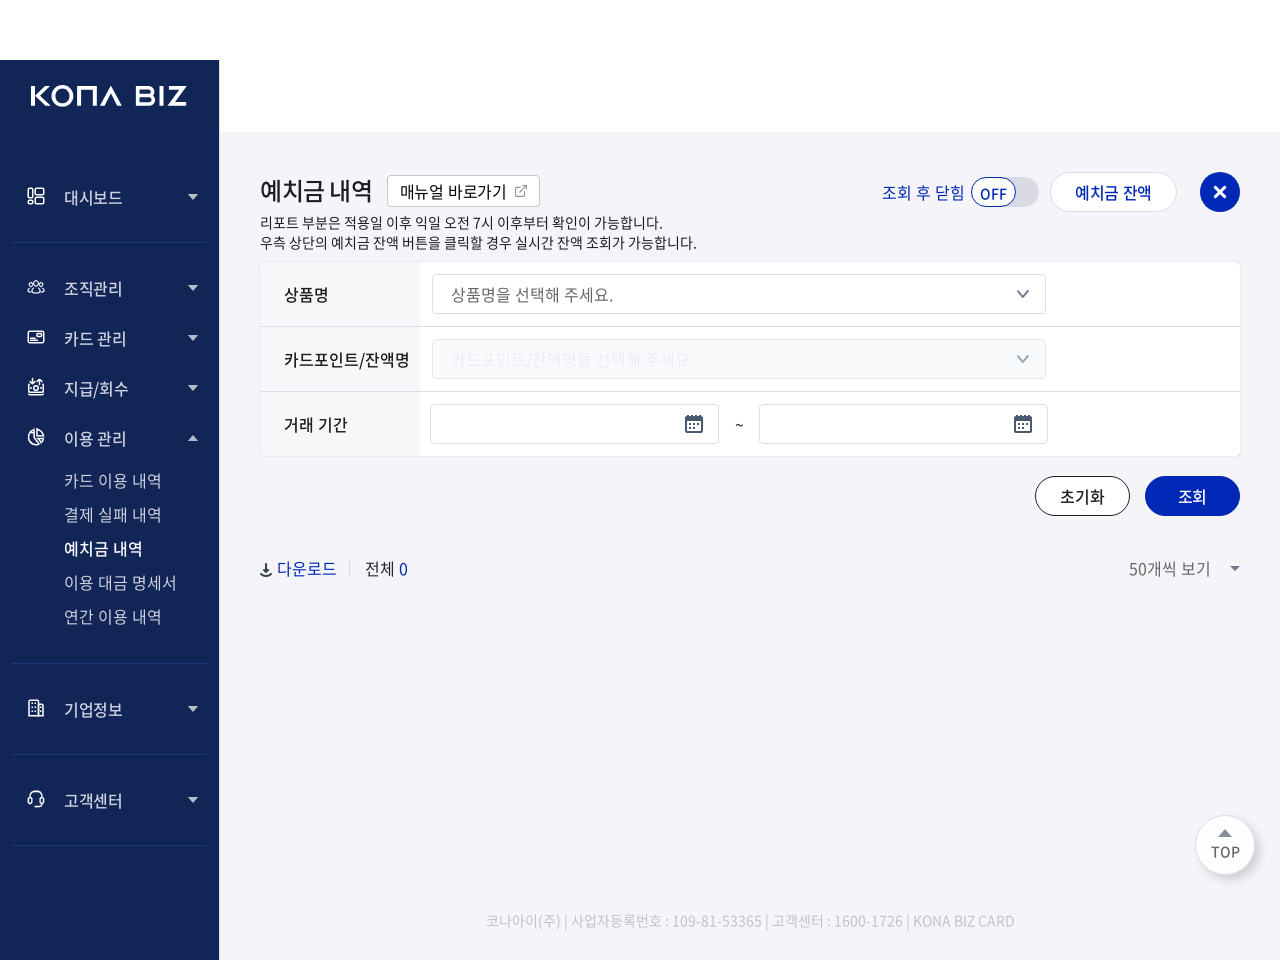
==== pages/deposit.html @ 1f5fbff6 "feat: HND-20260408-010 코나비즈 포털 정적 HTML + Mock DB 구현 - 대시보드 (index.html): 업종별 사용현황, 운영상품, 공지사항 - 임직원 " ====
<!DOCTYPE html>
<html lang="ko">
<head>
    <meta charset="utf-8">
    <title>KONA BIZ - 예치금 내역</title>
    <meta name="viewport" content="width=device-width, initial-scale=1.0, maximum-scale=1.0, user-scalable=no">
    <meta http-equiv="X-UA-Compatible" content="IE=edge">
    <link rel="stylesheet" type="text/css" href="../assets/lib/toast/tui-grid-4.21.3.css">
    <link rel="stylesheet" type="text/css" href="../assets/lib/toast/tui-pagination-3.4.1.css">
    <link rel="stylesheet" type="text/css" href="../assets/styles/css/front.css">
    <link rel="stylesheet" type="text/css" href="../assets/styles/css/kbc.css">
    <link rel="stylesheet" type="text/css" href="../assets/lib/loading/loading.css">
    <script type="text/javascript" src="../assets/lib/js/jquery-3.5.1.min.js"></script>
    <script type="text/javascript" src="../assets/lib/js/jquery-ui.min.js"></script>
    <script type="text/javascript" src="../assets/lib/toast/tui-pagination-3.4.1.js"></script>
    <script type="text/javascript" src="../assets/lib/toast/tui-grid-4.21.3.js"></script>
    <script type="text/javascript" src="../assets/lib/js/jquery.sumoselect.min.js"></script>
    <script type="text/javascript" src="../assets/lib/loading/loading.js"></script>
    <script type="text/javascript" src="../assets/lib/js/front.js"></script>
    <script type="text/javascript" src="../assets/lib/js/common_kbc.js"></script>
    <script type="text/javascript" src="../assets/lib/moment/moment.min.js"></script>
    <script>
        let KSM = {
            targetWptlEntpNo: 1, targetWptlUserNo: 1, targetEntpNm: "주식회사 테크노바",
            userLoginId: "admin@technova.co.kr", wptlUserDvCd: "10", wptlEntpStCd: "10",
            wptlUserRoleCd: "10", userNm: "관리자", wptlEntpNo: 1, wptlUserNo: 1, role: "ROLE_AGENCY"
        };
        let $UPLOAD_FILE_URL = '';
    </script>
    <script src="../js/mock-api.js"></script>
</head>

<body>

<div class="admin">
    <div class="header">
        <div class="left"><h1><a href="../index.html">KONA BIZ</a></h1></div>
        <div class="right">
            <div class="user"><i class="ico-user"></i><span>관리자</span><button class="btn-set" onclick="return false;"></button></div>
            <button class="btn-log" onclick="alert('로그아웃 (Mock)')">로그아웃</button>
        </div>
    </div>

    <div class="container">
        <aside>
            <div class="scroll">
                <div class="nav">
                    <a href="../index.html" class="btn-dep1"><i class="ico-home"></i><span>대시보드</span></a>
                    <ul>
                        <li>
                            <hr>
                            <a href="javascript:void(0);" class="btn-dep1 flip"><i class="ico-menu1"></i><span>조직관리</span></a>
                            <ul class="dep2" style="display:none">
                                <li><a href="./employee.html" class="btn-dep2">임직원</a></li>
                                <li><a href="#" class="btn-dep2">부서/직급/직책 관리</a></li>
                            </ul>
                        </li>
                        <li>
                            <a href="javascript:void(0);" class="btn-dep1 flip"><i class="ico-menu2"></i><span>카드 관리</span></a>
                            <ul class="dep2" style="display:none">
                                <li><a href="#" class="btn-dep2">운영 상품</a></li>
                                <li><a href="#" class="btn-dep2">복지 카드 관리</a></li>
                                <li><a href="#" class="btn-dep2">법인 카드 관리</a></li>
                            </ul>
                        </li>
                        <li>
                            <a href="javascript:void(0);" class="btn-dep1 flip"><i class="ico-menu-trans"></i><span>지급/회수</span></a>
                            <ul class="dep2" style="display:none">
                                <li><a href="./trans-list.html" class="btn-dep2">지급/회수 관리</a></li>
                                <li><a href="#" class="btn-dep2">정기지급 관리</a></li>
                            </ul>
                        </li>
                        <li class="active">
                            <a href="javascript:void(0);" class="btn-dep1 flip"><i class="ico-menu3"></i><span>이용 관리</span></a>
                            <ul class="dep2" style="display:block">
                                <li><a href="./usage-welfare.html" class="btn-dep2">카드 이용 내역</a></li>
                                <li><a href="#" class="btn-dep2">결제 실패 내역</a></li>
                                <li class="active"><a href="./deposit.html" class="btn-dep2">예치금 내역</a></li>
                                <li><a href="#" class="btn-dep2">이용 대금 명세서</a></li>
                                <li><a href="#" class="btn-dep2">연간 이용 내역</a></li>
                            </ul>
                        </li>
                        <li>
                            <hr>
                            <a href="javascript:void(0);" class="btn-dep1 flip"><i class="ico-menu4"></i><span>기업정보</span></a>
                            <ul class="dep2" style="display:none">
                                <li><a href="#" class="btn-dep2">기업 정보</a></li>
                            </ul>
                        </li>
                        <li>
                            <hr>
                            <a href="javascript:void(0);" class="btn-dep1 flip"><i class="ico-menu6"></i><span>고객센터</span></a>
                            <ul class="dep2" style="display:none">
                                <li><a href="#" class="btn-dep2">FAQ</a></li>
                                <li><a href="#" class="btn-dep2">문의 현황</a></li>
                                <li><a href="#" class="btn-dep2">공지사항</a></li>
                            </ul>
                        </li>
                        <hr>
                    </ul>
                </div>
            </div>
        </aside>

        <div class="content">
            <div class="content-inner">
                <div class="content-body">
                    <div class="h2-head srch-on" style="margin-bottom:0 !important;">
                        <h2 class="h2" style="margin-bottom:0 !important;">
                            예치금 내역
                            <a href="https://docs.channel.io/user/ko/articles/%EC%98%88%EC%B9%98%EA%B8%88-%EB%82%B4%EC%97%AD-c36c0ee7" target="_blank" class="btn-rect-type2 ml10 mb5">매뉴얼 바로가기</a>
                        </h2>
                        <div class="right">
                            <div class="before-srch">
                                <a href="javascript:void(0);" class="btn-type6 btn-round btn-s" onclick="FH.methods.openDepositBalanceModal()">예치금 잔액</a>
                                <button class="btn-srch"><span class="hidden">검색</span></button>
                            </div>
                            <div class="after-srch">
                                <div class="inquiry-on">
                                    <span>조회 후 닫힘</span>
                                    <label><input type="checkbox" class="switch1" id="afterClose"><p><em></em></p></label>
                                </div>
                                <a href="javascript:void(0);" class="btn-type6 btn-round btn-s" onclick="FH.methods.openDepositBalanceModal()">예치금 잔액</a>
                                <button class="btn-srch-close"><span class="hidden">닫기</span></button>
                            </div>
                        </div>
                        <div class="mb10 help-block">
                            <p>리포트 부분은 적용일 이후 익일 오전 7시 이후부터 확인이 가능합니다.</p>
                            <p>우측 상단의 예치금 잔액 버튼을 클릭할 경우 실시간 잔액 조회가 가능합니다.</p>
                        </div>
                    </div>

                    <div class="board-srch">
                        <form id="searchForm">
                            <div class="table-box">
                                <table>
                                    <colgroup>
                                        <col style="width:160px"><col style=""><col style="width:170px">
                                    </colgroup>
                                    <tbody>
                                        <tr>
                                            <th>상품명</th>
                                            <td>
                                                <select class="select" id="wptlPrdNo">
                                                    <option value="">상품명을 선택해 주세요.</option>
                                                </select>
                                            </td>
                                        </tr>
                                        <tr>
                                            <th>카드포인트/잔액명</th>
                                            <td>
                                                <select class="select" id="searchAccount" disabled>
                                                    <option value="">카드포인트/잔액명을 선택해 주세요.</option>
                                                </select>
                                            </td>
                                            <td></td>
                                        </tr>
                                        <tr>
                                            <th>거래 기간</th>
                                            <td>
                                                <div class="td-col-box">
                                                    <div class="date-box">
                                                        <input type="text" class="inp calendar" id="searchStartDate" maxlength="10" autocomplete="off" readonly>
                                                        <span>~</span>
                                                        <input type="text" class="inp calendar" id="searchEndDate" maxlength="10" autocomplete="off" readonly>
                                                    </div>
                                                </div>
                                            </td>
                                            <td></td>
                                        </tr>
                                    </tbody>
                                </table>
                            </div>
                            <div class="btns">
                                <button type="button" class="btn-type1 btn-s btn-round reset">초기화</button>
                                <button type="button" class="btn-type7 btn-s btn-round search">조회</button>
                            </div>
                        </form>
                    </div>

                    <div class="table-head">
                        <div class="left">
                            <div>
                                <a href="javascript:void(0);" class="btn-ico" onclick="FH.methods.doGetDepositList(-1)"><i class="ico-download"></i>다운로드</a>
                            </div>
                            <div>
                                <h3 class="total">전체 <strong id="totalCount">0</strong></h3>
                            </div>
                        </div>
                        <div class="right">
                            <div>
                                <select class="select-sort" id="viewCount">
                                    <option value="50">50개씩 보기</option>
                                    <option value="100">100개씩 보기</option>
                                    <option value="200">200개씩 보기</option>
                                </select>
                            </div>
                        </div>
                    </div>
                    <div class="grid-content">
                        <div class="table1" id="grid"></div>
                    </div>
                    <div class="pagenate" id="pagination"></div>
                </div>

                <div class="content-foot">
                    코나아이(주) | 사업자등록번호 : 109-81-53365 | 고객센터 : 1600-1726 | KONA BIZ CARD
                </div>
            </div>
        </div>
    </div>
</div>

<a href="javascript:void(0);" class="btn-top"><span>TOP</span></a>

<script type="text/javascript" src="../assets/js/common/Toast.js"></script>
<script>
if (typeof Util === 'undefined') {
    window.Util = {
        isEmpty: v => v === null || v === undefined || v === '' || (Array.isArray(v) && v.length === 0),
        setCookie(){}, getCookie(){ return ''; }, deleteCookie(){},
        replace(path){ location.href = path; }, href(path){ location.href = path; },
        setDatePicker(){}, validateManualDates(){}
    };
}
if (typeof startLoading === 'undefined') { window.startLoading = function(){}; window.stopLoading = function(){}; }
if (typeof ConstCode === 'undefined') { window.ConstCode = { TRUE:'Y', FALSE:'N', CODES_PRODUCT:{ PRD_TYPE:{} } }; }
</script>

<script>
let _this;
const FH = {
    params: {},
    page: 1,
    limit: 50,
    totalCount: 0,
    virtualNum: 0,
    getList: function() { _this.methods.doGetDepositList(); },
    events: {
        changeEvent: function() {
            $(document).on("change", "#wptlPrdNo", function() {
                const prdNo = $(this).val();
                if (prdNo) {
                    $("#searchAccount").prop("disabled", false);
                    FH.methods.doGetCashBalaDepositList(prdNo);
                } else {
                    $("#searchAccount").prop("disabled", true).html('<option value="">카드포인트/잔액명을 선택해 주세요.</option>');
                }
            });
        }
    },
    methods: {
        doGetProductList: async function() {
            const params = { wptlEntpNo: KSM.targetWptlEntpNo };
            const res = await ServiceExec.jsonPost('/common/doGetProductList', params);
            if (res.code === 1) {
                let html = '<option value="">상품명을 선택해 주세요.</option>';
                res.entity.forEach(p => { html += `<option value="${p.wptlPrdNo}">${p.prdNm}</option>`; });
                $("#wptlPrdNo").html(html);
            }
        },
        doGetCashBalaDepositList: async function(prdNo) {
            const res = await ServiceExec.post('/common/doGetCashBalaDepositList', { wptlEntpNo: KSM.targetWptlEntpNo, wptlPrdNo: prdNo });
            if (res.code === 1) {
                let html = '<option value="">카드포인트/잔액명을 선택해 주세요.</option>';
                (res.entity || []).forEach(c => { html += `<option value="${c.crdCashId}">${c.crdCashNm}</option>`; });
                $("#searchAccount").html(html);
            }
        },
        setTable: function() {
            Toast.methods.setGrid({
                columns: [
                    { header:'NO', align:'center', width:80, name:'rowKey', formatter:({row})=>((FH.page-1)*FH.limit)+(row.rowKey+1) },
                    { header:'거래일', align:'center', width:140, name:'transDt' },
                    { header:'입금액', align:'right', width:140, name:'depsAmount',
                      formatter:({value})=>value||'-' },
                    { header:'출금액', align:'right', width:140, name:'chargeAmount',
                      formatter:({value})=>value||'-' },
                    { header:'잔액', align:'right', width:140, name:'remainAmount',
                      formatter:({value})=>value||'-' }
                ]
            });
            _this.methods.doGetDepositList();
        },
        doGetDepositList: async function(type) {
            if (!type) type = 1;
            if (type === -1) {
                if (_this.totalCount === 0) { alert("다운로드 할 데이터가 없습니다."); return; }
                alert("다운로드 (Mock)"); return;
            }
            _this.params = {
                page: _this.page,
                limit: _this.limit,
                wptlEntpNo: KSM.targetWptlEntpNo,
                wptlPrdNo: $("#wptlPrdNo").val(),
                searchAccount: $("#searchAccount").val(),
                searchStartDate: $("#searchStartDate").val().trim(),
                searchEndDate: $("#searchEndDate").val().trim()
            };
            const res = await ServiceExec.post('/api/deposit/doGetDepositList', _this.params);
            if (res.code === 1) {
                _this.totalCount = res.entity.totalCount;
                $("#totalCount").text(_this.totalCount);
                _this.virtualNum = res.entity.virtualNum;
                Toast.grid.resetData(res.entity.list);
                Toast.methods.setPagination();
            } else {
                alert(res.message);
            }
        },
        openDepositBalanceModal: async function() {
            const res = await ServiceExec.post('/api/deposit/doGetDepositBalance', { wptlEntpNo: KSM.targetWptlEntpNo });
            if (res.code === 1) {
                const amt = res.entity.depositBalanceAmt || '0';
                alert('현재 예치금 잔액: ' + amt + ' 원');
            }
        }
    },
    init: async function() {
        _this = this;
        for (let fn in _this.events) _this.events[fn]();
        await _this.methods.doGetProductList();
        Toast.methods.getListInfo(FH.methods.setTable);
    }
};
window.FH = FH;

$(function() {
    $(".btn-dep1.flip").on("click", function(){
        const $li = $(this).closest("li");
        const $sub = $li.find("ul.dep2");
        const wasOpen = $sub.is(":visible");
        $("ul.dep2").not($li.find("ul.dep2")).slideUp(200);
        $(".btn-dep1.flip").parent("li").not($li).removeClass("active");
        if (!wasOpen) { $sub.slideDown(200); $li.addClass("active"); }
        else { $sub.slideUp(200); $li.removeClass("active"); }
    });
    FH.init();
});
</script>
</body>
</html>
---- assets/lib/toast/tui-pagination-3.4.1.css ----
/*!
 * TOAST UI Pagination
 * @version 3.4.1
 * @author NHN FE Development Team <dl_javascript@nhn.com>
 * @license MIT
 */
@charset 'utf-8';
.tui-pagination * {
    -moz-user-select: none;
    -webkit-user-select: none;
    -ms-user-select: none;
    user-select: none;
}

.tui-ico-ellipsis, .tui-ico-first, .tui-ico-last, .tui-ico-next, .tui-ico-prev {
    overflow: hidden;
}

.tui-pagination {
    height: 28px;
    margin: 14px 0 12px;
    line-height: normal;
    text-align: center;
    font-size: 0;
}

.tui-pagination .tui-page-btn {
    display: inline-block;
    position: relative;
    width: 28px;
    padding: 8px 0 6px;
    margin-left: 0;
    color: #333;
    font-size: 12px;
    font-weight: normal;
    line-height: 1;
    text-decoration: none;
    vertical-align: middle;
    border: 1px solid #ddd;
    border-width: 1px 0;
}

.tui-pagination .tui-page-btn:hover {
    background-color: #f4f4f4;
}

.tui-pagination .tui-is-selected, .tui-pagination strong {
    color: #fff;
    background: #4b96e6;
    border-color: #4b96e6;
    cursor: default;
}

.tui-pagination .tui-is-selected:hover {
    background-color: #4b96e6;
}

.tui-pagination .tui-first-child.tui-is-selected, .tui-pagination strong.tui-first-child {
    margin-left: 0
}

.tui-pagination .tui-first-child, .tui-pagination .tui-prev-is-ellip {
    border-left: 1px solid #ddd
}

.tui-pagination .tui-last-child, .tui-pagination .tui-next-is-ellip {
    border-right: 1px solid #ddd
}

.tui-pagination .tui-first-child.tui-is-selected {
    border-left: 1px solid #4b96e6
}

.tui-pagination .tui-last-child.tui-is-selected {
    border-right: 1px solid #4b96e6
}

.tui-pagination .tui-first, .tui-pagination .tui-prev, .tui-pagination .tui-next, .tui-pagination .tui-last, .tui-pagination .tui-prev-is-ellip, .tui-pagination .tui-next-is-ellip {
    overflow: hidden;
    height: 26px;
    padding: 0;
    font-size: 0;
    line-height: 26px;
    white-space: nowrap;
    font-weight: normal;
    border: 1px solid #ddd;
}

.tui-pagination .tui-prev-is-ellip {
    border-right: 0
}

.tui-pagination .tui-next-is-ellip {
    border-left: 0
}

.tui-pagination .tui-first+.tui-prev, .tui-pagination .tui-next+.tui-last {
    border-left: 0
}

.tui-pagination .tui-ico-first, .tui-pagination .tui-ico-prev, .tui-pagination .tui-ico-next, .tui-pagination .tui-ico-last, .tui-pagination .tui-ico-ellip {
    background: url([data-uri]) no-repeat 0 0;
    display: inline-block;
    vertical-align: middle;
    font-size: 0px;
}

.tui-pagination .tui-prev-is-ellip, .tui-pagination .tui-next-is-ellip {
    padding: 0;
    line-height: 1;
}

.tui-pagination .tui-prev {
    margin-right: 10px;
}

.tui-pagination .tui-next {
    margin-left: 10px;
}

.tui-pagination .tui-ico-first {
    width: 11px;
    height: 10px;
    background-position: 0px 0px
}

.tui-pagination .tui-ico-prev {
    width: 6px;
    height: 10px;
    background-position: -26px 0px
}

.tui-pagination .tui-ico-next {
    width: 6px;
    height: 10px;
    background-position: -13px -24px
}

.tui-pagination .tui-ico-last {
    width: 11px;
    height: 10px;
    background-position: 0px -12px
}

.tui-pagination .tui-ico-ellip {
    width: 10px;
    height: 2px;
    margin-top: 16px;
    vertical-align: top;
    background-position: 0px -24px
}

.tui-pagination .tui-is-disabled:hover {
    background: #fff;
    cursor: default
}

.tui-pagination .tui-is-disabled .tui-ico-prev {
    background-position: -26px -12px
}

.tui-pagination .tui-is-disabled .tui-ico-first {
    background-position: -13px 0px
}

.tui-pagination .tui-is-disabled .tui-ico-next {
    background-position: -21px -24px
}

.tui-pagination .tui-is-disabled .tui-ico-last {
    background-position: -13px -12px
}

.tui-page-inputs {
    display: inline-block;
    vertical-align: top;
}

.tui-page-inputs .tui-page-input {
    display: inline-block;
    width: 10px;
    height: 12px;
    padding: 8px 0 6px;
    font-size: 12px;
    text-align: center;
    color: #333;
    border: 0;
    outline: none;
}

.tui-page-inputs .tui-page-current {
    color: #4b96e6
}

.tui-page-separator {
    display: inline-block;
    font-size: 12px;
    height: 12px;
    padding: 8px 0 6px;
    vertical-align: top
}
---- assets/styles/css/front.css ----
@charset "utf-8";
@import url("swiper.min.css");
@import url("jquery-ui.css");
@import url("fonts.css");
@import url("sumoselect.css");
@import url("jquery.auto-complete.css");
@import url("dev.css?version=2025241101");
/*
@import url('https: //cdn.rawgit.com/moonspam/NanumSquare/master/nanumsquare.css'); 
@import url('https: //fonts.googleapis.com/css2?family=Noto+Sans+KR: wght@100; 300; 400; 500; 700; 900&display=swap'); 
@import url('	https: //fonts.googleapis.com/css2?family=Noto+Sans: wght@100; 200; 300; 400; 500; 600; 700; 900&display=swap'); 
*/

/**************************************************************************************************************
	공통
**************************************************************************************************************/

/***********************************************************************************
	Common
************************************************************************************/

html,
body,
object,
iframe,
h1,
h2,
h3,
h4,
h5,
h6,
p,
blockquote,
pre,
a,
abbr,
address,
big,
cite,
code,
del,
dfn,
em,
font,
img,
ins,
q,
s,
samp,
small,
strike,
strong,
sub,
sup,
tt,
var,
b,
u,
i,
ul,
ol,
li,
dl,
dt,
dd,
table,
caption,
tbody,
tfoot,
thead,
tr,
th,
td,
fieldset,
fo7m,
label,
legend,
input,
button,
textarea,
select {
    margin: 0;
    padding: 0;
}
header,
footer,
section,
article,
aside,
nav,
hgroup,
details,
menu,
figure,
figcaption {
    display: block;
    margin: 0;
    padding: 0;
}
legend {
    display: block;
    overflow: hidden;
    position: absolute;
    width: 1px;
    height: 1px;
    font-size: 1px;
    line-height: 0;
    text-indent: -999em;
    white-space: nowrap;
}
fieldset,
img,
table,
caption,
tbody,
tfoot,
thead,
tr,
th,
td,
button,
hr {
    border: 0 none;
}
img {
    vertical-align: middle;
}
body li {
    vertical-align: top;
}
ul,
li,
ol {
    list-style: none;
    padding: 0;
    margin: 0;
}
table {
    border-collapse: collapse;
}
caption {
    visibility: hidden;
    overflow: hidden;
    width: 0;
    height: 0;
    font-size: 0;
    line-height: 0;
}
button {
    overflow: visible;
    border: 0 none;
    cursor: pointer;
}
button::-moz-focus-inner,
input[type="button"]::-moz-focus-inner,
input[type="submit"]::-moz-focus-inner,
input[type="reset"]::-moz-focus-inner {
    padding: 0;
    border: 0 none;
}
a {
    text-decoration: none;
    color: #1c1d1e;
    outline: 0;
}
address,
em {
    font-style: normal;
}
body,
input,
select,
textarea,
button,
h1,
h2,
h3,
h4,
h5,
h6 {
    font-family: "Noto Sans KR", sans-serif;
    font-size: 14px;
    color: #1c1d1e;
    text-decoration: none;
    font-weight: 400;
}
textarea,
.inp,
select {
    border: 0;
    outline: none;
    border-radius: 0;
    resize: none;
    box-shadow: none;
    -webkit-appearance: none;
    appearance: none;
    font-weight: normal;
}
a:hover {
    text-decoration: none;
}
body {
    -webkit-text-size-adjust: none;
    background: none;
}
form {
    padding: 0;
    margin: 0;
}
* {
    box-sizing: border-box;
    -webkit-box-sizing: border-box;
}
::-ms-clear {
    display: none;
}
select::-ms-expand {
    display: none;
}
a,
a:active,
a:visited {
    text-decoration: none !important;
}
p,
div {
    word-break: break-all;
}
strong {
    font-weight: 500;
}
b {
    font-weight: 800;
}
* {
    box-sizing: border-box;
}
html {
    font-size: 10px;
}

.m0 {
    margin: 0 !important;
}
.mb0 {
    margin-bottom: 0 !important;
}
.mb3 {
    margin-bottom: 3px !important;
}
.mb5 {
    margin-bottom: 5px !important;
}
.mb10 {
    margin-bottom: 10px !important;
}
.mb12 {
    margin-bottom: 12px !important;
}
.mb15 {
    margin-bottom: 15px !important;
}
.mb20 {
    margin-bottom: 20px !important;
}
.mb25 {
    margin-bottom: 25px !important;
}
.mb30 {
    margin-bottom: 30px !important;
}
.mb35 {
    margin-bottom: 35px !important;
}
.mb50 {
    margin-bottom: 50px !important;
}
.mb40 {
    margin-bottom: 40px !important;
}
.mb45 {
    margin-bottom: 45px !important;
}
.mb60 {
    margin-bottom: 60px !important;
}
.mb70 {
    margin-bottom: 70px !important;
}
.mb80 {
    margin-bottom: 80px !important;
}
.mb100 {
    margin-bottom: 100px !important;
}
.mr60 {
    margin-right: 60px !important;
}
.mr5 {
    margin-right: 5px !important;
}
.mr10 {
    margin-right: 10px !important;
}
.mr15 {
    margin-right: 15px !important;
}
.mr20 {
    margin-right: 20px !important;
}
.ml6 {
    margin-left: 6px !important;
}
.ml10 {
    margin-left: 10px !important;
}
.ml15 {
    margin-left: 15px !important;
}
.ml20 {
    margin-left: 20px !important;
}
.ml30 {
    margin-left: 30px !important;
}
.ml35 {
    margin-left: 35px !important;
}
.ml40 {
    margin-left: 40px !important;
}
.ml50 {
    margin-left: 50px !important;
}
.mt0 {
    margin-top: 0px !important;
}
.mt5 {
    margin-top: 5px !important;
}
.mt10 {
    margin-top: 10px !important;
}
.mt15 {
    margin-top: 15px !important;
}
.mt20 {
    margin-top: 20px !important;
}
.mt30 {
    margin-top: 30px !important;
}
.mt40 {
    margin-top: 40px !important;
}
.padding30 {
    padding: 30px !important;
}
.pd0 {
    padding: 0 !important;
}
.pdl15 {
    padding-left: 15px !important;
}
.pdl30 {
    padding-left: 30px !important;
}
.pdl50 {
    padding-left: 50px !important;
}
.pdr15 {
    padding-right: 15px !important;
}
.pdr30 {
    padding-right: 30px !important;
}
.pdt0 {
    padding-top: 0px !important;
}
.pdt5 {
    padding-top: 5px !important;
}
.pdt10 {
    padding-top: 10px !important;
}
.pdt20 {
    padding-top: 20px !important;
}
.pdt40 {
    padding-top: 40px !important;
}
.pdb0 {
    padding-bottom: 0 !important;
}
.pdb5 {
    padding-bottom: 5px !important;
}
.pdb10 {
    padding-bottom: 10px !important;
}
.pdb15 {
    padding-bottom: 15px !important;
}
.pdb20 {
    padding-bottom: 20px !important;
}
.pdb40,
.pb40 {
    padding-bottom: 40px !important;
}
.text-center {
    text-align: center !important;
}
.text-left {
    text-align: left !important;
}
.text-right {
    text-align: right !important;
}
/* Text */
.black {
    color: #000 !important;
}
.blue {
    color: #40dfd0 !important;
}
.blue2 {
    color: #1e90ff !important;
}
.blue3 {
    color: #676767 !important;
}
.blue4 {
    color: #0028b6 !important;
}
.blue5 {
    color: #676767 !important;
}
.gray2 {
    color: #909090 !important;
}
.gray3 {
    color: #9097a5 !important;
}
.red {
    color: #0028b6 !important;
}
.green {
    color: #48bb78 !important;
}

.text1 {
    font-size: 16px;
    line-height: 1.6;
    color: #606060;
    font-family: "Noto Sans KR", sans-serif;
}
.text-under {
    text-decoration: underline !important;
}
.keep-all {
    word-break: keep-all;
}

.letter1 {
    letter-spacing: -1px;
}

.hr1 {
    display: block;
    width: 100%;
    height: 1px;
    margin: 30px 0;
    background: #e4e9f2;
}
.hr2 {
    display: block;
    width: 100%;
    height: 1px;
    margin: 30px 0;
    background: #dadae4;
}
.padding30 .hr2 {
    width: calc(100% + 60px);
    transform: translateX(-30px);
}
.hidden {
    position: absolute;
    left: -9999px;
    opacity: 0;
    font-size: 0;
}
.nowrap {
    white-space: nowrap;
}
.ellipsis {
    text-overflow: ellipsis;
}
.overflow-hidden {
    overflow: hidden;
}
.overflow-auto {
    overflow: auto;
}

/* Form */
::-webkit-input-placeholder {
    color: #adb2be;
}
:-ms-input-placeholder {
    color: #adb2be;
}
button,
select,
input,
textarea {
    outline: none;
}

.inp {
    height: 40px;
    border: 1px solid #d9dde6;
    border-radius: 4px;
    background: #fff;
    padding: 0 18px;
    font-size: 16px;
    color: #676767;
    transition: all 0.2s ease-in-out;
}
.inp.calendar,
.inp.m-calendar {
    background: url(../img/common/ico_calendar.png) no-repeat right 50%;
    background-position: right 15px center;
}
.select {
    height: 40px;
    border: 1px solid #d9dde6;
    padding: 0 35px 0 18px;
    font-size: 16px;
    color: #676767;
    border-radius: 4px;
    transition: all 0.2s ease-in-out;
    background: #fff url(../img/common/bu_select.png) no-repeat 100% 50%;
    background-position: right 16px center;
    cursor: pointer;
}

.select-sort {
    padding-right: 20px;
    font-size: 16px;
    font-family: "Noto Sans KR", sans-serif;
    color: #676767;
    border: 0;
    outline: none;
    background: url(../img/common/bu_select_sort.png) no-repeat right 50%;
}
.textarea {
    border: 1px solid #e4e9f2;
    background: #f7f9fc;
    padding: 10px 16px;
    font-size: 16px;
    font-family: "Noto Sans KR", sans-serif;
    border-radius: 4px;
    transition: all 0.2s ease-in-out;
    resize: none;
}
.textarea-box {
    position: relative;
}
.textarea-box .val {
    position: absolute;
    right: 20px;
    bottom: 10px;
    font-size: 12px;
    color: #b7c2d8;
}
.inp:focus,
.select:focus,
.textarea:focus {
    border-color: #768093;
}
.inp:disabled,
.select:disabled,
.textarea:disabled {
    background-color: #f7f9fc;
    color: #e4e5ef;
}
.textarea.type2 {
    border: 0;
    font-size: 12px;
    line-height: 1.5;
    color: #606060;
}

.select:invalid {
    color: #e4e5ef;
}
.select:invalid {
    color: #e4e5ef !important;
}
.select [disabled] {
    color: #e4e5ef;
}
.select option {
    color: #909090 !important;
}

.year-sort {
    display: flex;
    align-items: center;
    border-radius: 40px;
    background: #0028b6;
    height: 40px;
    line-height: 40px;
}
.year-sort + div {
    margin-left: 5px;
}
.year-sort strong {
    font-size: 20px;
    color: #fff;
    font-weight: 500;
}
.year-sort button {
    width: 45px;
    border: 0;
    outline: none;
    text-align: center;
    background: none;
}
.year-sort button.prev:before {
    content: "";
    display: inline-block;
    width: 0;
    height: 0;
    border-style: solid;
    border-width: 5px 5px 5px 0;
    border-color: transparent #ffffff transparent transparent;
}
.year-sort button.next:before {
    content: "";
    display: inline-block;
    width: 0;
    height: 0;
    border-style: solid;
    border-width: 5px 0 5px 5px;
    border-color: transparent transparent transparent #ffffff;
}

.inp-tit {
    font-size: 1.2rem;
    color: #929eb5;
    margin-bottom: 5px;
}
.block {
    display: block;
    width: 100%;
}
.inp-box1 {
    display: flex;
    justify-content: space-between;
}
.inp-box1 .inp,
.inp-box1 .select {
    width: 100%;
}
.inp-box1 a,
.inp-box1 button {
    flex: 0 0 88px;
    margin-left: 4px;
    padding: 0;
}
.inp-box1 .btn-wl {
    flex: 0 0 145px;
    margin-left: 4px;
    padding: 0;
}
.inp-box1 .auth-count {
    position: absolute;
    right: 200px;
    line-height: 50px;
    font-size: 20px;
    color: #0028b6;
}
.inp-box1 .inp-del {
    position: relative;
    width: 100%;
}
.inp-box1 .inp-del + button,
.inp-box1 .inp-del ~ button {
    border-radius: 4px;
}
.inp-del .btn-del {
    position: absolute;
    right: 0;
    top: 0;
    width: 40px;
    height: 100%;
    background: url(../img/common/ico_inp_del.png) no-repeat 50% 50%;
    border: 0;
    outline: none;
}

.inp-sortable {
    padding-right: 75px;
    position: relative;
}
.inp-sortable .inp {
    width: 100%;
}
.inp-sortable .controls {
    display: none;
    position: absolute;
    top: 0;
    right: 0;
    height: 40px;
    width: 75px;
    justify-content: center;
    align-items: center;
}
.inp-sortable .controls button {
    width: 26px;
    height: 26px;
    border-radius: 100%;
    border: 1px solid #d9dde6;
    background: #fff;
    margin: 0 2px;
}
.inp-sortable .controls button:before {
    content: "";
    display: inline-block;
    vertical-align: middle;
    width: 0;
    height: 0;
    border-style: solid;
}
.inp-sortable .controls button.btn-up:before {
    border-width: 0 5px 5px 5px;
    border-color: transparent transparent #707a8d transparent;
}
.inp-sortable .controls button.btn-down:before {
    border-width: 5px 5px 0 5px;
    border-color: #676767 transparent transparent transparent;
}

.sorting-team tr.bg .inp-sortable .controls {
    display: flex;
}

input[type="password"] {
    font-family: sans-serif;
} /* Noto/나눔스퀘어는  password ****** 표시 없어짐 */
input[type="password"]::placeholder {
    font-family: sans-serif;
}
input.danger {
    border-color: #0028b6 !important;
    color: #0028b6 !important;
}

.checkbox {
    display: none;
}
.checkbox + p {
    cursor: pointer;
    display: inline-block;
    vertical-align: middle;
}
.checkbox + p em {
    display: inline-block;
    vertical-align: middle;
    width: 26px;
    height: 26px;
    border-radius: 5px;
    border: 1px solid #dbdbe5;
    background: #fff;
    position: relative;
}
.checkbox + p em:before {
    content: "";
    position: absolute;
    left: 0;
    top: 0;
    right: 0;
    bottom: 0;
    background: url(../img/common/ico_agree_chk.png) no-repeat 50% 50%;
    transition: all 0.5s ease;
    opacity: 0;
    transform: scale(0.5);
}
.checkbox + p span {
    display: inline-block;
    vertical-align: middle;
    margin-left: 10px;
    font-size: 16px;
}
.checkbox:checked + p em:before {
    opacity: 1;
    transform: scale(1);
}

.radio {
    position: fixed;
    top: 0;
    visibility: hidden;
}
.radio + p {
    cursor: pointer;
    display: inline-block;
    vertical-align: middle;
}
.radio + p em {
    display: inline-block;
    vertical-align: middle;
    width: 26px;
    height: 26px;
    border-radius: 100%;
    border: 1px solid #dbdbe5;
    background: #fff;
    position: relative;
}
.radio + p em:before {
    content: "";
    position: absolute;
    left: 5px;
    top: 5px;
    right: 5px;
    bottom: 5px;
    border-radius: 100%;
    background: #0028b6;
    transition: all 0.5s ease;
    opacity: 0;
    transform: scale(0.3);
}
.radio + p span {
    display: inline-block;
    vertical-align: middle;
    margin-left: 10px;
    font-size: 16px;
}
.radio:checked + p em:before {
    opacity: 1;
    transform: scale(1);
}

.radio-txt-box {
    margin-left: 17px;
}
.radio-txt-box > label + label {
    margin-left: 4px;
}
.radio-txt {
    position: absolute;
    left: -9999px;
}
.radio-txt + p {
    display: inline-block;
    vertical-align: middle;
    min-width: 60px;
    width: auto;
    height: 40px;
    padding: 0 12px;
    text-align: center;
    line-height: 40px;
    border-radius: 99px;
    border: 1px solid #d9dde6;
    background: #f7f7fa;
    font-size: 16px;
    color: #676767;
    font-family: "Noto Sans KR", sans-serif;
    cursor: pointer;
    transition: all 0.2s ease-in-out;
}
.radio-txt:checked + p {
    background: #26282b;
    border-color: #26282b;
    color: #fff;
}

.radio-box {
    display: flex;
}
.radio-box label {
    width: 115px;
}
.radio-box.type2 label {
    width: auto;
    margin-right: 20px;
}
.radio-box.type2 label:last-child {
    margin-right: 0;
}

.switch1 {
    position: absolute;
    left: -9999px;
}
.switch1 + p {
    width: 68px;
    height: 30px;
    border-radius: 30px;
    position: relative;
    background: #dadae4;
    cursor: pointer;
}
.switch1 + p em {
    position: absolute;
    left: 0;
    top: 0;
    width: auto;
    min-width: 45px;
    height: 30px;
    border: 1px solid #0028b6;
    background: #fff;
    text-align: center;
    line-height: 30px;
    border-radius: 99px;
    transition: all 0.5s ease;
}
.switch1 + p em:before {
    content: "OFF";
    display: inline;
    font-size: 14px;
    color: #0028b6;
    font-family: "Noto Sans KR", sans-serif;
    font-weight: 500;
}
.switch1:checked + p em {
    left: 22px;
    background-color: #0028b6;
    border-color: #0028b6;
}
.switch1:checked + p em:before {
    content: "ON";
    color: #fff;
}

.switch2 {
    position: absolute;
    left: -9999px;
}
.switch2 + p {
    display: inline-block;
    vertical-align: middle;
    width: 60px;
    height: 34px;
    border-radius: 34px;
    position: relative;
    background: #dadae4;
    cursor: pointer;
}

.switch2 + p em{
    content= "";
    position: absolute;
    content:"";
    height: 26px;
    width: 26px;
    left: 4px;
    top: 4px;
    background-color: #fff;
    border-radius: 50%;
    transition: all 0.5s ease;
}

.switch2:checked + p {
    background-color: #0028b6;
}

.switch2:checked + p em {
    transform: translateX(26px);
}


.btn-type1 {
    display: inline-block;
    vertical-align: middle;
    padding: 0 24px;
    min-width: 95px;
    height: 40px;
    line-height: 40px;
    border-radius: 99px;
    text-align: center;
    background: #fff;
    border: 1px solid #1c1d1e;
    font-size: 16px;
    font-weight: 500;
    letter-spacing: -0.32px;
    color: #1c1d1e;
}
.btn-type2 {
    display: inline-block;
    vertical-align: middle;
    padding: 0 24px;
    min-width: 95px;
    height: 40px;
    line-height: 40px;
    border-radius: 99px;
    text-align: center;
    background: #1c1d1e;
    border: 1px solid #1c1d1e;
    font-size: 16px;
    font-weight: 500;
    letter-spacing: -0.32px;
    color: #fff;
}
.btn-type3 {
    display: inline-block;
    vertical-align: middle;
    padding: 0 24px;
    min-width: 95px;
    height: 40px;
    line-height: 40px;
    border-radius: 99px;
    text-align: center;
    background: #0028b6;
    border: 1px solid #0028b6;
    font-size: 16px;
    font-weight: 500;
    letter-spacing: -0.32px;
    color: #fff;
}
.btn-type4 {
    display: inline-block;
    vertical-align: middle;
    padding: 0 24px;
    min-width: 95px;
    height: 40px;
    line-height: 40px;
    border-radius: 99px;
    text-align: center;
    background: #fff;
    border: 1px solid #d9dde6;
    font-size: 16px;
    font-weight: 500;
    letter-spacing: -0.32px;
    color: #1c1d1e;
}
.btn-type5 {
    display: inline-block;
    vertical-align: middle;
    padding: 0 24px;
    min-width: 95px;
    height: 40px;
    line-height: 40px;
    border-radius: 99px;
    text-align: center;
    background: #fff;
    border: 1px solid #d9dde6;
    font-size: 16px;
    font-weight: 500;
    letter-spacing: -0.32px;
    color: #1c1d1e;
}
.btn-type6 {
    display: inline-block;
    vertical-align: middle;
    padding: 0 24px;
    min-width: 95px;
    height: 40px;
    line-height: 40px;
    border-radius: 99px;
    text-align: center;
    background: #fff;
    border: 1px solid #d9dde6;
    font-size: 16px;
    font-weight: 500;
    letter-spacing: -0.32px;
    color: #0028b6;
}
.btn-type7 {
    display: inline-block;
    vertical-align: middle;
    padding: 0 24px;
    min-width: 95px;
    height: 40px;
    line-height: 40px;
    border-radius: 99px;
    text-align: center;
    background: #0028b6;
    border: 1px solid #0028b6;
    font-size: 16px;
    font-weight: 500;
    letter-spacing: -0.32px;
    color: #fff;
}
.btn-type8 {
    display: inline-block;
    vertical-align: middle;
    padding: 0 18px;
    min-width: 95px;
    height: 40px;
    line-height: 40px;
    border-radius: 99px;
    text-align: center;
    background: #fff;
    border: 1px solid #0028b6;
    font-size: 16px;
    font-weight: 500;
    letter-spacing: -0.32px;
    color: #0028b6;
}
.btn-type9 {
    display: inline-block;
    vertical-align: middle;
    padding: 0 18px;
    min-width: 95px;
    height: 40px;
    line-height: 40px;
    border-radius: 99px;
    text-align: center;
    background: #fff;
    border: 1px solid #707a8d;
    font-size: 16px;
    font-weight: 500;
    letter-spacing: -0.32px;
    color: #1c1d1e;
}
.btn-type10 {
    display: inline-block;
    vertical-align: middle;
    padding: 0 18px;
    min-width: 95px;
    height: 40px;
    line-height: 40px;
    border-radius: 99px;
    text-align: center;
    background: #fff;
    border: 1px solid #d9dde6;
    font-size: 16px;
    font-weight: 500;
    letter-spacing: -0.32px;
    color: #676767;
}
.btn-type11 {
    display: inline-block;
    vertical-align: middle;
    padding: 0 18px;
    min-width: 95px;
    height: 40px;
    line-height: 40px;
    border-radius: 99px;
    text-align: center;
    background: #f7f7fa;
    border: 1px solid #d9dde6;
    font-size: 16px;
    font-weight: 500;
    letter-spacing: -0.32px;
    color: #1c1d1e;
}
.btn-type12 {
    display: inline-block;
    vertical-align: middle;
    padding: 0 18px;
    min-width: 95px;
    height: 40px;
    line-height: 40px;
    border-radius: 99px;
    text-align: center;
    background: #fff;
    border: 1px solid #26282b;
    font-size: 16px;
    font-weight: 500;
    letter-spacing: -0.32px;
    color: #676767;
}
.btn-type13 {
    display: inline-block;
    vertical-align: middle;
    padding: 0 18px;
    min-width: 95px;
    height: 40px;
    line-height: 40px;
    border-radius: 99px;
    text-align: center;
    background: #40b82c;
    border: 1px solid #40b82c;
    font-size: 16px;
    font-weight: 500;
    letter-spacing: -0.32px;
    color: #fff;
}
.btn-rect-type2 {
    display: inline-flex;
    align-items: center;
    justify-content: center;
    vertical-align: middle;
    padding: 6px 12px;
    min-width: 90px;
    height: 32px;
    line-height: 1;
    border-radius: 4px;
    text-align: center;
    background: #fff;
    border: 1px solid #c2c5cd;
    font-size: 16px;
    font-weight: 400;
    letter-spacing: -0.2px;
    color: #000;
}
.btn-rect-type2::after {
    content: "";
    display: inline-block;
    right: 0;
    top: 0;
    margin-left: 8px;
    width: 12px;
    height: 12px;
    background-image: url(../image/ico_externallink_12.svg);
    background-position: center;
    background-repeat: no-repeat;
    background-size: contain;
}
.h2 .pull-right {
    display: flex;
    align-items: center;
    justify-content: flex-end;
    position: absolute;
    right: 0;
    bottom: 0;
    height: 100%;
}
a[class*="btn-type"],
button[class*="btn-type"] {
    transition: all 0.2s ease-in-out;
}

a[class*="btn-type"]:not(:disabled):hover,
button[class*="btn-type"]:not(.amount-btn):not(:disabled):hover {
    background-color: #0028b6 !important;
    border-color: #0028b6 !important;
    color: #fff !important;
}

button[class*="hover"]:hover {
    background-color: #0028b6 !important;
    border-color: #0028b6 !important;
    color: #fff !important;
}

input[type="text"] + button:not(.amount-btn),
.col button[class*="btn-type"],
.col a[class*="btn-type"] {
    border-radius: 4px !important;
}

.btn-xxs {
    height: 30px !important;
    line-height: 28px !important;
    font-size: 14px;
}
.btn-xs {
    height: 30px !important;
    line-height: 28px !important;
    font-size: 14px;
}
.btn-s {
    height: 40px !important;
    line-height: 38px !important;
}
.btn-l {
    height: 50px !important;
    line-height: 48px !important;
    font-size: 20px !important;
}
.btn-xl {
    border-radius: 4px !important;
    height: 60px !important;
    line-height: 60px !important;
    font-size: 20px !important;
}
.btn-xxl {
    height: 60px !important;
    line-height: 60px !important;
    font-size: 20px !important;
}
.btn-block {
    display: block;
    width: 100%;
}
.btn-round {
    border-radius: 48px !important;
}
.btn-round.btn-s {
    border-radius: 40px !important;
}
.btn-round.btn-l {
    border-radius: 50px !important;
}
.btn-round.btn-xl {
    border-radius: 60px !important;
}
.btn-round.btn-xxl {
    border-radius: 60px !important;
}
button:disabled {
    background: #e4e5ef !important;
    border-color: #e4e5ef !important;
    color: #fff !important;
    cursor: no-drop;
}

.btn-under {
    text-decoration: underline !important;
}
.btn-plus {
    display: inline-block;
    vertical-align: middle;
    background: url(../img/common/btn_plus.png) no-repeat 50% 50%;
    width: 26px;
    height: 26px;
}
.btn-minus {
    display: inline-block;
    vertical-align: middle;
    background: url(../img/common/btn_minus.png) no-repeat 50% 50%;
    width: 26px;
    height: 26px;
}

.btn-line2 {
    display: block;
    line-height: 22px;
    text-overflow: ellipsis;
    display: -webkit-box;
    -webkit-box-orient: vertical;
    -webkit-line-clamp: 2;
    max-height: 44px;
    overflow: hidden;
}

.border-width2 {
    border-width: 2px !important;
}

.btn-box {
    text-align: center;
    margin-bottom: 14px;
}
.btn-box button,
.btn-box a {
    margin: 0 2px;
    width: 120px;
}

.w90 {
    width: 90px;
}
.w100 {
    width: 100px;
}
.w140 {
    width: 140px;
}
.w170 {
    width: 170px;
}
.w220 {
    width: 220px;
}
.w400 {
    width: 400px !important;
}
.w10p {
    width: 10% !important;
}
.w20p {
    width: 20% !important;
}
.w30p {
    width: 30% !important;
}
.w40p {
    width: 40% !important;
}
.w50p {
    width: 50% !important;
}
.w60p {
    width: 60% !important;
}
.w70p {
    width: 70% !important;
}
.w80p {
    width: 80% !important;
}
.w90p {
    width: 90% !important;
}
.w95p {
    width: 95% !important;
}
.w100p {
    width: 100% !important;
}

/* Element */
.flex {
    display: flex;
    justify-content: space-between;
}
.flex-end {
    align-items: flex-end !important;
}
.flex-center {
    align-items: center !important;
}
.flex-left {
    justify-content: flex-start;
}
.flex.type3 > div {
    flex: 1;
}
.flex.type3 .mon {
    flex: 1;
    white-space: nowrap;
    display: flex;
    align-items: center;
    padding-left: 10px;
}
.flex.type3 .mon span {
    margin-left: 10px;
}

.btn-flex {
    display: flex;
    justify-content: space-between;
    margin: 20px -4px 0;
}
.btn-flex button,
.btn-flex a {
    flex: 1;
    margin: 0 4px;
}
.btn-flex .w295 {
    flex: 0 0 295px;
    margin: 0 auto;
}

.bg-none {
    background: none !important;
}
.bg-modal1 {
    background: #f4f4f9 !important;
}
.bg-white {
    background: #fff !important;
}

.form-box1 {
}
.form-box1 dl {
    display: flex;
    align-items: center;
    font-size: 16px;
}
.form-box1 dl + dl {
    margin-top: 20px;
}
.form-box1 dl dt {
    width: 160px;
    font-weight: 500;
}
.form-box1 dl dd {
    flex: 1;
    color: #676767;
}
.form-box1 dl dd .inp,
.form-box1 dl dd .select {
    width: 100%;
}
.form-box1.type1 dl dt {
    width: 110px;
}
.form-box1.block-type dl {
    display: block;
}
.form-box1.block-type dl dt {
    margin-bottom: 10px;
}

a.disabled {
    pointer-events: none;
    opacity: 0.3;
}

.bank-chk {
    display: inline-block;
    vertical-align: middle;
    padding: 0 10px;
    height: 40px;
    line-height: 1;
    border-radius: 99px;
    background: #fff;
    border: 1px solid #d9dde6;
    font-size: 16px;
    color: #0028b6;
    font-family: "Noto Sans KR", sans-serif;
}
.label {
    display: inline-flex;
    align-items: center;
    vertical-align: middle;
    padding: 12px 10px;
    height: 20px;
    line-height: 1;
    border-radius: 20px;
    background: #e3eefe;
    border: 1px solid #e3eefe;
    font-size: 14px;
    font-weight: 500;
    color: #0028b6;
    font-family: "Noto Sans KR", sans-serif;
}
.label + .label {
    margin-left: 8px;
}
.label.label-red {
    background: #fee3e9;
    border-color: #fee3e9;
    border-radius: 99px;
    color: #ff2559;
    letter-spacing: -0.28px;
}
.label.label-gray {
    background: #e3eefe;
    border-color: #e3eefe;
    border-radius: 99px;
    color: #0028b6;
    letter-spacing: -0.28px;
}
.ico-card {
    display: inline-block;
    vertical-align: middle;
    background: url(../img/common/ico_card.png) no-repeat 0 0;
    width: 20px;
    height: 16px;
    margin: -2px 7px 0 0;
}
.ico-card2 {
    display: inline-block;
    vertical-align: middle;
    background: url(../img/common/ico_card2.png) no-repeat 0 0;
    width: 22px;
    height: 17px;
    margin: -2px 7px 0 0;
}
.ico-card4 {
    display: inline-block;
    vertical-align: middle;
    background: url(../img/common/ico_card4.png) no-repeat 0 0;
    width: 16px;
    height: 12px;
    margin: -2px 7px 0 0;
}
.ico-regi-all {
    display: inline-block;
    vertical-align: middle;
    background: url(../img/common/ico_regi_all.png) no-repeat 0 0;
    width: 18px;
    height: 18px;
    margin: -2px 5px 0 0;
}
.ico-regi {
    display: inline-block;
    vertical-align: middle;
    background: url(../img/common/ico_regi.png) no-repeat 0 0;
    width: 18px;
    height: 18px;
    margin: -2px 5px 0 0;
}
.ico-upload {
    display: inline-block;
    vertical-align: middle;
    background: url(../img/common/ico_upload.png) no-repeat 0 0;
    width: 12px;
    height: 14px;
    margin: -2px 5px 0 0;
}
.ico-download {
    display: inline-block;
    vertical-align: middle;
    background: url(../img/common/ico_download.png) no-repeat 0 0;
    width: 12px;
    height: 14px;
    margin: -2px 5px 0 0;
}
.ico-setting {
    display: inline-block;
    vertical-align: middle;
    background: url(../img/common/ico_setting.png) no-repeat 0 0;
    width: 15px;
    height: 15px;
    margin: -2px 5px 0 0;
}
.ico-upload2 {
    display: inline-block;
    vertical-align: middle;
    background: url(../img/common/ico_upload2.png) no-repeat 0 0;
    width: 22px;
    height: 21px;
    margin: -2px 5px 0 0;
}
.ico-download2 {
    display: inline-block;
    vertical-align: middle;
    background: url(../img/common/ico_download2.png) no-repeat 0 0;
    width: 22px;
    height: 21px;
    margin: -2px 5px 0 0;
}
.ico-trash {
    display: inline-block;
    vertical-align: middle;
    background: url(../img/common/ico_trash.svg) no-repeat 0 0;
    width: 20px;
    height: 19px;
    margin: -2px 5px 0 0;
}
.ico-close {
    display: inline-block;
    vertical-align: middle;
    background: url(../img/common/ico_srch_close.png) no-repeat 0 0;
    width: 20px;
    height: 19px;
    margin: 2px 0 0 0;
}
.ico-plus-circle {
    display: inline-block;
    vertical-align: middle;
    background: url(../img/common/ico_plus_circle.png) no-repeat 0 0;
    width: 20px;
    height: 20px;
    margin: -2px 5px 0 0;
}
.ico-cut {
    display: inline-block;
    vertical-align: middle;
    background: url(../img/common/ico_cut.png) no-repeat 0 0;
    width: 14px;
    height: 15px;
    margin: -2px 5px 0 0;
}
.ico-file2 {
    display: inline-block;
    vertical-align: middle;
    background: url(../img/common/ico_file2.png) no-repeat 0 0;
    width: 14px;
    height: 16px;
    margin: -2px 5px 0 0;
}

.btn-top {
    position: fixed;
    right: 25px;
    bottom: 25px;
    width: 60px;
    height: 60px;
    border-radius: 100%;
    background: rgba(255, 255, 255, 0.9);
    box-shadow: 5px 5px 10px rgba(0, 0, 0, 0.15);
    z-index: 100;
    display: flex;
    justify-content: center;
    align-items: center;
    flex-direction: column;
    border: 1px solid #dbdbe5;
}
.btn-top span {
    display: block;
    font-size: 14px;
    font-family: "Noto Sans KR", sans-serif;
    color: #676767;
    font-weight: 500;
}
.btn-top:before {
    content: "";
    width: 0;
    height: 0;
    border-style: solid;
    border-width: 0 7px 8px 7px;
    border-color: transparent transparent #868e9e transparent;
    display: block;
    margin: 0 auto 4px;
}

.text-right a + a,
.text-right button + button,
.right a + a,
.right button + button {
    margin-left: 12px;
}

/* Text */
.f10 {
    font-size: 10px !important;
    font-family: "Noto Sans KR" !important;
}
.f12 {
    font-size: 12px !important;
    font-family: "Noto Sans KR" !important;
}
.f13 {
    font-size: 13px !important;
    font-family: "Noto Sans KR" !important;
}
.f14 {
    font-size: 14px !important;
    font-family: "Noto Sans KR" !important;
}
.f16 {
    font-size: 16px !important;
    font-family: "Noto Sans KR" !important;
}
.f18 {
    font-size: 18px !important;
}
.f20 {
    font-size: 20px !important;
}

.f-noto {
    font-family: "Noto Sans KR" !important;
}
.f-nanum {
    font-family: "Noto Sans KR", sans-serif !important;
}

.h2-tabs {
    margin-bottom: 18px;
}
.h2-tabs a {
    font-size: 24px;
    font-weight: 400;
    position: relative;
    color: #c2c5cd;
    padding-right: 33px;
    margin-right: 32px;
    border-right: 1px solid #d9dde6;
}
.h2-tabs a.active {
    color: #1c1d1e;
    font-weight: 500;
}
.h2-tabs a:last-child {
    padding-right: 0;
    margin-right: 0;
    border-right: 0;
}
.h2 {
    min-height: 40px;
    font-size: 24px;
    font-weight: 500;
    line-height: 1.5;
    letter-spacing: -0.48px;
    margin-bottom: 33px;
    position: relative;
}
.h2 .pull-right {
    position: absolute;
    right: 0;
    bottom: 0;
}
.h3 {
    font-size: 20px;
    font-weight: 500;
    color: #676767;
    margin: 0 0 15px 10px;
}
.h3 .pull-right {
    position: absolute;
    right: 0;
    bottom: 0;
}
.h3 .btn-flip {
    font-size: 20px;
    font-weight: 500;
    color: #676767;
    background: none;
}
.h3 .btn-flip:after {
    content: "";
    display: inline-block;
    vertical-align: middle;
    width: 20px;
    height: 20px;
    border-radius: 100%;
    background: #fff url(../img/common/ico_h3_flip.png) no-repeat 50% 50%;
    border: 1px solid #dbdbe5;
    vertical-align: middle;
    margin: -3px 0 0 10px;
    transition: all 0.5s ease;
}
.h3 .btn-flip.active:after {
    transform: rotate(180deg);
}
.h2 .msg,
.h3 .msg {
    font-size: 16px;
    font-weight: 400;
    color: #0028b6;
    margin-left: 12px;
}
.h3-head {
    display: flex;
    justify-content: space-between;
    align-items: flex-end;
    margin-bottom: 10px;
}
.h3-head .h3 {
    margin-bottom: 5px;
}
.h3-head .right span {
    font-size: 16px;
    color: #676767;
    margin-right: 10px;
    font-family: "Noto Sans KR", sans-serif;
}

.h2-head {
    position: relative;
    margin-bottom: 30px;
}
.h2-head .right {
    position: absolute;
    right: 0;
    top: 0;
}
.h2-head .btn-srch {
    vertical-align: middle;
    width: 40px;
    height: 40px;
    background: #0028b6 url(../img/common/ico_srch.png) no-repeat 50% 50%;
    border-radius: 100%;
    margin-left: 12px;
}
.h2-head .btn-srch-close {
    vertical-align: middle;
    width: 40px;
    height: 40px;
    background: #0028b6 url(../img/common/ico_srch_close.png) no-repeat 50% 50%;
    border-radius: 100%;
    margin-left: 12px;
}
.h2-head.srch-on .before-srch {
    display: none;
}
.h2-head.srch-on .after-srch {
    display: flex;
    align-items: center;
    gap: 8px;
}
.h2-head.srch-on .after-srch > div,
.h2-head.srch-on .after-srch > a {
    margin-right: 3px;
}
.h2-head .inquiry-on {
    display: flex;
    align-items: center;
}
.h2-head .inquiry-on span {
    font-size: 16px;
    font-family: "Noto Sans KR", sans-serif;
    color: #0028b6;
    margin: 6px;
}

.pagenate {
    text-align: center;
    display: flex;
    justify-content: center;
    align-items: center;
    margin: 15px 0 0;
    font-family: "Noto Sans KR", sans-serif;
}
.pagenate a {
    width: 40px;
    height: 30px;
    line-height: 30px;
    text-align: center;
    font-size: 16px;
    color: #989eab;
}
.pagenate a.active {
    color: #1c1d1e;
    font-weight: 500;
}
.pagenate a.first,
.pagenate a.last {
    background: url(../img/common/ico_page_last.png) no-repeat 50% 50%;
}
.pagenate a.prev,
.pagenate a.next {
    background: url(../img/common/ico_page_next.png) no-repeat 50% 50%;
}
.pagenate a.first,
.pagenate a.prev {
    transform: scaleX(-1);
}
.pagenate a.disabled {
    opacity: 0.3;
}

.title1 {
    height: 50px;
    line-height: 47px;
    border-radius: 40px;
    margin-bottom: 20px;
    text-align: center;
    background: #fff;
    border: 1px solid #dadae4;
    font-size: 20px;
    font-weight: 500;
    color: #0028b6;
}

.col-box2 {
    display: flex;
    justify-content: space-between;
    margin: 0 -6px;
}
.col-box2 .col {
    flex: 1;
    margin: 0 6px;
}
.col-box3 {
    display: flex;
    justify-content: space-between;
    margin: 0 -40px;
}
.col-box3 .col {
    flex: 1;
    margin: 0 40px;
}

/* Table */
.table1 {
}
.table1 table {
    width: 100%;
    border-collapse: collapse;
    background: #fff;
    box-shadow: 0 0 1px rgba(0, 0, 0, 0.4);
}
.table1 table thead th {
    height: 52px;
    background: #112556;
    border-top: none;
    border-bottom: none;
    text-align: center;
    font-size: 16px;
    color: #fff;
    font-weight: 400;
    border-left: 1px solid #112556;
    padding: 0 12px;
    word-break: keep-all;
    font-family: "Noto Sans KR";
}
.table1 table thead th:first-child {
    border-left: 1px solid #112556;
}
.table1 table thead th:last-child {
    border-right: 1px solid #112556;
}
.table1 table tbody td {
    padding: 15px 10px;
    text-align: center;
    font-size: 16px;
    border-left: 1px solid #e8e8e8;
    border-bottom: 1px solid #e8e8e8;
    font-family: "Noto Sans KR";
}
.table1 table tbody td:first-child {
    border-left: 1px solid #e8e8e8;
}
.table1 table tbody td:last-child {
    border-right: 1px solid #e8e8e8;
}
.table1 table tbody td[rowspan] {
    border-right: 1px solid #e8e8e8;
    vertical-align: top;
}
.table1 table tbody .bg {
    background: #f4f4f9;
}
.table1 table tbody .bg td,
.table1 table tbody .bg td a {
    color: #26282b;
}
.table1.medium table thead th {
    height: 42px;
}
.table1.medium table tbody td {
    font-size: 16px;
    font-family: "Noto Sans KR", sans-serif;
    padding: 8px 5px;
}
.table1 table .bg-active {
    background: #f4f4f9;
}
.table1 table .bg-active th,
.table1 table .bg-active td {
    color: #26282b;
}
.table1 table .notice-on {
    background: #eaeaf7;
    font-weight: 500;
}
.table1.td-small table tbody td {
    padding-top: 10px;
    padding-bottom: 10px;
}
.table1.f16 table tbody td {
    font-size: 16px;
    padding-left: 5px;
    padding-right: 5px;
}

/* table1 수정전 대쉬보드 사용중 */
.table2 {
}
.table2 table {
    width: 100%;
    border-collapse: collapse;
    box-shadow: 0 0 1px rgba(0, 0, 0, 0.4);
}
.table2 table thead th {
    height: 52px;
    border-top: none;
    border-bottom: none;
    text-align: center;
    font-size: 16px;
    background-color: #112556;
    color: #fff;
    font-weight: 400;
    font-family: "Noto Sans KR";
}
.table2 table thead th:first-child {
    border-left: 1px solid #112556;
}
.table2 table thead th:last-child {
    border-right: 1px solid #112556;
}
.table2 table tbody td {
    padding: 15px 10px;
    text-align: center;
    font-size: 16px;
    color: #26282b;
    border-bottom: 1px solid #e8e8e8;
    font-family: "Noto Sans KR";
}
.table2 table tbody tr td:first-child {
    border-left: 1px solid #e8e8e8;
}
.table2 table tbody tr td:last-child {
    border-right: 1px solid #e8e8e8;
}
.table2 table tbody tr:hover td {
    background-color: #f8faff;
}
.table2 table tbody .bg {
    background: unset;
}
.table2 table tbody .bg td,
.table2 table tbody .bg td a {
    color: #26282b;
}
.table2.medium table thead th {
    height: 42px;
}
.table2.medium table tbody td {
    font-size: 16px;
    font-family: "Noto Sans KR";
}

.table3 {
}
.table3 table {
    width: 100%;
    border-collapse: collapse;
    border-spacing: 0;
    background: #fff;
    box-shadow: 0 0 1px rgba(0, 0, 0, 0.4);
}
.table3 table thead th {
    height: 52px;
    border-top: none;
    border-bottom: none;
    text-align: left;
    background: #112556;
    font-size: 16px;
    color: #fff;
    padding-left: 20px;
    font-weight: 400;
    font-family: "Noto Sans KR";
}
.table3 table thead th:first-child {
    border-left: 1px solid #112556;
}
.table3 table thead th:last-child {
    border-right: 1px solid #112556;
}
.table3 table tbody td {
    border-bottom: 1px solid #e8e8e8;
    border-right: 1px solid #e8e8e8;
    height: 50px;
    padding: 0 20px;
    font-size: 16px;
    font-family: "Noto Sans KR";
}
.table3 table tbody td:first-child {
    border-left: 1px solid #e8e8e8;
}
.table3 table tbody td:last-child {
    border-right: 1px solid #e8e8e8;
}

.table-head {
    display: flex;
    justify-content: space-between;
    align-items: center;
    margin-bottom: 10px;
}
.table-head .total {
    font-size: 16px;
    color: #26282b;
    font-family: "Noto Sans KR";
}
.table-head .total strong {
    color: #0028b6;
    font-weight: 400;
}

.table-head .btn-ico {
    font-size: 16px;
    color: #0028b6;
    font-family: "Noto Sans KR", sans-serif;
}
.table-head .left {
    display: flex;
    align-items: center;
}
.table-head .left > div {
    padding-left: 16px;
    margin-left: 12px;
    position: relative;
}
.table-head .left > div:before {
    content: "";
    position: absolute;
    left: 0;
    top: 50%;
    width: 1px;
    background: #dadae4;
    height: 16px;
    margin-top: -8px;
}
.table-head .left > div:first-child {
    padding-left: 0;
    margin-left: 0;
}
.table-head .left > div:first-child:before {
    display: none;
}

.table-head .right {
    display: flex;
    align-items: center;
}
.table-head .right > div {
    padding-left: 16px;
    margin-left: 12px;
    position: relative;
}
.table-head .right > div:before {
    content: "";
    position: absolute;
    left: 0;
    top: 50%;
    width: 1px;
    background: #dadae4;
    height: 16px;
    margin-top: -8px;
}
.table-head .right > div:first-child:before {
    display: none;
}
.table-head .t1 {
    font-size: 16px;
    color: #0028b6;
}

.table-view1 {
}
.table-view1 table {
    width: 100%;
    border-collapse: collapse;
    font-size: 16px;
    border-top: 2px solid #e8e8e8;
}
.table-view1 table tbody tr:first-child th {
    border-top: 2px solid #112556;
}
.table-view1 table tbody tr:first-child td {
    border-top: 2px solid #e8e8e8;
}
.table-view1 table tbody th {
    text-align: left;
    padding-left: 20px;
    background: #112556;
    color: #fff;
    border-bottom: 1px solid #112556;
    font-weight: 400;
}
.table-view1 table tbody td {
    padding: 12px 24px;
    border-bottom: 1px solid #e8e8e8;
    color: #26282b;
}

.table-view2 {
}
.table-view2 table {
    width: 100%;
    border-collapse: collapse;
    font-size: 16px;
    border-top: 2px solid #e8e8e8;
    background: #fff;
}
.table-view2 table tbody th {
    text-align: left;
    padding-left: 20px;
    background: #f4f4f9;
    border-bottom: 1px solid #112556;
}
.table-view2 table tbody td {
    padding: 12px 24px;
    border-bottom: 1px solid #e8e8e8;
    color: #26282b;
}

.table-view3 {
    margin-bottom: 25px;
}
.table-view3 > table, .table-view3 > div > table {
    width: 100%;
    border-collapse: collapse;
    border-spacing: 0;
    border-style: hidden;
    border-radius: 4px;
    background: #fff;
    overflow: hidden;
    box-shadow: 0 0 1px rgba(0, 0, 0, 0.4);
}
.table-view3 > table > tbody > tr:first-child th, .table-view3 > div > table > tbody > tr:first-child th,
.table-view3 > table > tbody > tr:first-child td, .table-view3 > div > table > tbody > tr:first-child td {
    border-top: 0;
}
.table-view3 > table > tbody > tr > th, .table-view3 > div > table > tbody > tr > th {
    font-size: 16px;
    text-align: left;
    font-weight: 500;
    background: #f7f7fa;
    color: #26282b;
    padding-left: 24px;
    border: 1px solid #dadae4;
    border-top: 1px solid #d9dde6;
}
.table-view3 > table > tbody > tr > td, .table-view3 > div > table > tbody > tr > td {
    padding: 12px 12px 12px 24px;
    font-size: 16px;
    height: 54px;
    border: 1px solid #dadae4;
    border-top: 1px solid #d9dde6;
}
.table-view3 > table > tbody > tr > td .inp, .table-view3 > div > table > tbody > tr > td .inp,
.table-view3 > table > tbody > tr > td .select, .table-view3 > div > table > tbody > tr > td .select {
    width: 100%;
}
.table-view3 > table > tbody > tr > td .table1 table, .table-view3 > div > table > tbody > tr > td .table1 table {
    border-radius: 0;
}
.table-view3 > table > tbody > tr > td .table1 table th, .table-view3 > div > table > tbody > tr > td .table1 table th {
    color: #fff;
}
.table-view3 > table > thead > th, .table-view3 > div > table > thead > th {
    height: 60px;
    padding-left: 24px;
    background: #707a8d;
    font-size: 16px;
    color: #fff;
    font-family: "Noto Sans KR", sans-serif;
}
.table-view3.write-type > table > th, .table-view3.write-type > div > table > th {
    color: #1c1d1e;
    font-weight: 500;
}
.table-view3.write-type > table > tbody > tr > td, .table-view3.write-type > div > table > tbody > tr > td {
    padding: 12px;
}
.table-view3 > table > tbody > tr.active, .table-view3 > div > table > tbody > tr.active {
    position: relative;
}
.table-view3 > table tr.active th:before, .table-view3 > div > table tr.active th:before {
    content: "";
    position: absolute;
    left: 0;
    top: 0;
    right: 0;
    bottom: 0;
    border: 1px solid #0028b6;
}
.table-view3 > table tr.active th, .table-view3 > div > table tr.active th {
    color: #1c1d1e;
    font-weight: 500;
}
.table-view3 .top {
    vertical-align: top;
    padding-top: 20px;
}
.table-view3 #grid {
    border: 1px solid #d9dde6;
}

.board-srch {
}
.board-srch .table-box {
}
.board-srch table {
    width: 100%;
    border-collapse: collapse;
    border-spacing: 0;
    border-style: hidden;
    border-radius: 4px;
    background: #fff;
    overflow: hidden;
    box-shadow: 0 0 1px rgba(0, 0, 0, 0.4);
}
.board-srch table tr:first-child th,
.board-srch table tr:first-child td {
    border-top: 0;
}
.board-srch table th {
    font-size: 16px;
    text-align: left;
    font-weight: 500;
    background: #f7f7fa;
    padding-left: 24px;
    border-top: 1px solid #d9dde6;
}
.board-srch table td {
    padding: 12px 24px 12px 12px;
    font-size: 16px;
    color: #26282b;
    border-top: 1px solid #d9dde6;
}
.board-srch table td .inp,
.board-srch table td .select {
    width: 100%;
}
.td-col-box {
    display: flex;
    justify-content: space-between;
    align-items: center;
    margin: 0 -2px;
}
.td-col-box .col {
    flex: 1 1 auto;
    margin: 0 2px;
}
.td-col-box .col-auto {
    flex: 0 0 auto;
    margin: 0 2px;
}
.board-srch .btns {
    text-align: right;
    padding: 20px 0 40px;
}
.board-srch .btns button {
    width: 83px;
    padding: 0;
}
.board-srch .btns button + button {
    margin-left: 12px;
}

.board-srch button.btn-prev,
.board-srch button.btn-next {
    width: 20px;
    height: 20px;
    border-radius: 20px;
    background: #707a8d;
    text-align: center;
    padding-top: 3px;
    transform: translate(0, 5px);
}
.board-srch button.btn-prev:before {
    content: "";
    display: inline-block;
    width: 0;
    height: 0;
    margin: 0 0 3px -1px;
    border-style: solid;
    border-width: 6px 6px 6px 0;
    border-color: transparent #ffffff transparent transparent;
}
.board-srch button.btn-next:before {
    content: "";
    display: inline-block;
    width: 0;
    height: 0;
    margin: 0 -1px 3px 0;
    border-style: solid;
    border-width: 6px 0 6px 6px;
    border-color: transparent transparent transparent #ffffff;
}
.board-srch .year-box strong {
    font-size: 20px;
    color: #26282b;
    font-weight: 500;
    margin: 0 12px;
    vertical-align: middle;
}
.board-srch .year-box span {
    margin-left: 20px;
}

.date-box {
    display: flex;
    justify-content: space-between;
    align-items: center;
}
.date-box span {
    flex: 0 0 40px;
    text-align: center;
}

::-webkit-scrollbar {
    width: 6px;
    height: 6px;
}
::-webkit-scrollbar-track {
    background-color: transparent;
}
::-webkit-scrollbar-thumb {
    border-radius: 3px;
    background-color: rgb(113, 128, 150, 0.5);
}
::-webkit-scrollbar-button {
    width: 0;
    height: 0;
}

/************************************************************************************************************************************************
	Datepicker
************************************************************************************************************************************************/
/* DatePicker */
.ui-datepicker {
    border-radius: 5px !important;
    padding: 20px !important;
    border: 1px solid #e1e1e1;
}
.ui-datepicker .ui-datepicker-header {
    background: none;
    border: 0;
}
.ui-datepicker .ui-datepicker-title,
.ui-datepicker th {
    font-size: 14px;
}
.ui-state-default,
.ui-widget-content .ui-state-default,
.ui-widget-header .ui-state-default {
    background: none;
    border: 0;
    border-radius: 5px;
    font-size: 12px;
}
.ui-state-default:hover {
    background: #f5f5f5;
}
.ui-datepicker-today a {
    font-weight: 500;
}
.ui-datepicker .ui-datepicker-prev {
    left: 2px;
    background: url("../img/common/ico_map_arr.svg") no-repeat 50% 50%;
    cursor: pointer;
    transform: scaleX(-1);
}
.ui-datepicker .ui-datepicker-next {
    right: 2px;
    background: url("../img/common/ico_map_arr.svg") no-repeat 50% 50%;
    cursor: pointer;
}
.ui-datepicker td span,
.ui-datepicker td a {
    text-align: center;
}
.ui-state-active {
    background: #ffdf00 !important;
}

/***********************************************************************************************
	MODAL
***********************************************************************************************/
.hidden {
    overflow: hidden;
}
.modal-backdrop {
    position: fixed;
    top: 0;
    right: 0;
    bottom: 0;
    left: 0;
    background: #000;
    z-index: 7500;
    opacity: 0.7;
    filter: alpha(opacity=70);
}
.modal {
    display: none;
    position: fixed;
    top: 0;
    right: 0;
    bottom: 0;
    left: 0;
    z-index: 8000;
    overflow: auto;
    -webkit-overflow-scrolling: touch;
    outline: 0;
}
.modal-dialog {
    position: relative;
    width: auto;
    margin: 0 auto 15px;
    padding: 0 20px;
}
.modal-content {
    position: relative;
    background-color: #fff;
    outline: none; /*overflow: hidden; */
    border-radius: 4px;
}
.modal-header {
    position: relative;
    padding: 0 30px;
    height: 84px;
    border-bottom: 1px solid #d9dde6;
    display: flex;
    justify-content: space-between;
    align-items: center;
}
.modal-header h4 {
    font-size: 24px;
    font-weight: 800;
}
.modal-header .close-modal {
    width: 36px;
    height: 36px;
    background: url(../img/common/ico_modal_close.png) no-repeat 50% 50%;
    text-indent: -9999px;
    border-radius: 100%;
    border: 1px solid #000;
}
.modal-btns {
    display: flex;
    justify-content: center;
    align-items: center;
    padding: 24px 0;
    border-top: 1px solid #d9dde6;
}
.modal-btns.border-none {
    border-top: 0;
}
.modal-btns button,
.modal-btns a {
    width: 130px;
    margin: 0;
}
.modal-btns button + button,
.modal-btns a + a {
    margin-left: 12px;
}
.modal-btns .btn-xl {
    width: 216px;
}
.modal-btns .btn-xxl {
    width: 240px;
}
.modal.right-mode {
    left: inherit;
    right: 20px;
    top: 20px;
    bottom: 20px;
    overflow: hidden;
}
.modal.right-mode .modal-dialog {
    margin: 0 !important;
    padding: 0;
    height: 100%;
}
.modal.right-mode .modal-content {
    height: 100%;
    display: flex;
    justify-content: space-between;
    flex-direction: column;
}
.modal.right-mode .modal-header {
    flex: 0 0 84px;
}
.modal.right-mode .modal-header > h4 + a {
    margin-left: auto;
}
.modal.right-mode .modal-body {
    flex: 1;
    overflow: auto;
}
.modal.right-mode .modal-body .modal-text {
    padding: 15px 30px;
    font-size: 16px;
    line-height: 24px;
    letter-spacing: -0.5px;
}
.modal.right-mode .modal-body .error-msg {
    font-size: 16px;
    font-weight: 400;
    margin-left: 4px;
    color: #0028b6;
}
.modal.right-mode .modal-btns {
    flex: 0 0 109px;
}

/* 비밀번호변경안내 */
.pwchg .padding30 {
    padding-top: 10px;
}
.pwchg .t1 {
    font-size: 24px;
    font-weight: 500;
    margin-bottom: 10px;
}
.pwchg .t2 {
    font-size: 16px;
    color: #707a8d;
    margin-bottom: 15px;
    font-family: "Noto Sans KR";
}
.pwchg .t3 {
    font-size: 16px;
    color: #0028b6;
    margin-bottom: 15px;
    font-family: "Noto Sans KR";
}

/* 서비스이용약관 */
.modal-agree-head {
    padding: 20px 30px;
    display: flex;
    align-items: center;
}
.modal-agree-head img {
    width: 64px;
    margin-right: 20px;
}
.modal-agree-head dl dt {
    font-size: 16px;
    font-weight: 800;
    margin-bottom: 4px;
}
.modal-agree-head dl dd {
    font-size: 16px;
    color: #737d8f;
    font-family: "Noto Sans KR";
}
.modal-agree-text {
    padding: 30px 40px;
    background: #f4f4f9;
    font-size: 16px;
    color: #000;
    line-height: 30px;
    height: 560px;
    overflow: auto;
    position: relative;
}
.modal-agree-text h3 {
    font-size: 24px;
    margin-bottom: 30px;
    font-weight: 500;
}
.modal-agree-text:after {
    content: "";
    position: absolute;
    left: 0;
    right: 0;
    bottom: 0;
    height: 70px;
    background: linear-gradient(0deg, rgba(244, 244, 249, 1) 0%, rgba(244, 244, 249, 0) 100%);
}
.modal-agree-text:after {
    background: none !important;
}

.modal-title1 {
    position: relative;
}
.modal-title1 h5 {
    font-size: 20px;
    font-weight: 500;
    color: #0028b6;
    margin-bottom: 5px;
}
.modal-title1 h5 small {
    font-size: 16px;
    font-weight: 400;
    margin-left: 4px;
}
.modal-title1 .cp {
    display: flex;
    font-size: 16px;
    color: #676767;
}
.modal-title1 .cp dt {
    display: inline;
    font-weight: 500;
    margin-right: 8px;
}
.modal-title1 .right {
    position: absolute;
    right: 0;
    bottom: 0;
}

.modal-caution1 {
    padding: 15px 30px;
    background: #f4f4f9;
    font-size: 16px;
    line-height: 24px;
    letter-spacing: -0.5px;
}
.modal-caution1 .tit {
    font-weight: 500;
    color: #676767;
    margin-bottom: 10px;
}
.modal-caution1 p {
    padding-left: 20px;
    text-indent: -20px;
    word-break: keep-all;
}
.modal-caution1 p + p {
    margin-top: 5px;
}

.modal-result-msg {
    text-align: center;
    margin-top: 15px;
    padding: 15px 30px;
    background: #f4f4f9;
    font-size: 16px;
    line-height: 24px;
    letter-spacing: -0.5px;
}

.modal .btn-box1 {
    text-align: center;
    margin: 30px 0;
}
.modal .btn-box1 a,
.modal .btn-box1 button {
    margin: 0 4px;
}
.modal .btn-box1.full {
    display: flex;
    justify-content: space-between;
    margin-left: -8px;
    margin-right: -8px;
}
.modal .btn-box1.full button,
.modal .btn-box1.full a {
    flex: 1;
    margin: 0 8px;
}

.upload-result {
    padding: 15px 0;
    background: #f4f4f9;
    text-align: center;
}
.upload-result .tit {
    font-size: 16px;
    font-weight: 500;
    color: #676767;
    margin-bottom: 10px;
}
.upload-result .box {
    display: flex;
    justify-content: center;
    align-items: center;
}
.upload-result .box p {
    font-size: 16px;
}
.upload-result .box p + p {
    padding-left: 20px;
    margin-left: 19px;
    position: relative;
}
.upload-result .box p + p:before {
    content: "";
    position: absolute;
    left: 0;
    top: 50%;
    width: 1px;
    height: 18px;
    margin-top: -9px;
    background: #dadae4;
}
.uploading {
    text-align: center;
    padding: 150px 0;
    font-size: 20px;
    color: #0028b6;
}

.srch-box1 .in {
    padding: 20px 30px;
    display: flex;
    justify-content: space-between;
    background: #f4f4f9;
}
.srch-box1 .inp {
    width: 100%;
}
.srch-box1 .btn-type4 {
    width: 88px;
    margin-left: 4px;
}

.conneted-cards {
    padding: 20px 30px;
    background: #f4f4f9;
    max-height: 320px;
    position: relative;
    overflow: auto;
}
.conneted-cards ul li {
}
.conneted-cards ul li + li {
    margin-top: 10px;
}
.conneted-cards ul li .item {
    border-radius: 4px;
    border: 1px solid #d9dde6;
    background: #fff;
}
/*.conneted-cards ul li .item dl { display: flex; height: 60px; padding: 0 12px; align-items: center; font-size: 16px; }*/
.conneted-cards ul li .item dl {
    display: flex;
    height: auto;
    min-height: 60px;
    padding: 0 12px;
    align-items: center;
    font-size: 16px;
}
.conneted-cards ul li .item dl + dl {
    border-top: 1px solid #d9dde6;
}
.conneted-cards ul li .item dl dt {
    width: 80px;
    font-weight: 500;
}
.conneted-cards ul li .item dl dd {
    color: #676767;
    display: flex;
    justify-content: space-between;
    align-items: center;
    flex: 1;
}

.modal-msg {
    text-align: center;
    padding: 70px 20px 60px;
}
.modal-msg .ic {
    width: 160px;
    height: 160px;
    background: #f4f4f9;
    border-radius: 100%;
    display: flex;
    justify-content: center;
    align-items: center;
    margin: 0 auto 32px;
}
.modal-msg .t1 {
    font-size: 24px;
    font-weight: 500;
    margin-bottom: 14px;
}
.modal-msg .t2 {
    font-size: 20px;
    line-height: 1.5;
    color: #676767;
    margin-bottom: 60px;
}
.modal-msg .modal-btns {
    padding: 0;
    border-top: 0;
}

/***********************************************************************************************
	DROPDOWN
***********************************************************************************************/
.dropdown {
    position: relative;
}
.dropdown-toggle:focus {
    outline: 0;
}
.dropdown-menu {
    position: absolute;
    top: -10000px;
    left: 0;
    right: 0;
    z-index: 1000;
    text-align: left;
    list-style: none;
    background: #fff;
    box-shadow: 0 4px 8px 0 rgba(48, 49, 51, 0.1);
    border-radius: 4px;
    transition: opacity 0.6s, top 0s 0.6s, transform 0.6s, -webkit-transform 0.6s;
    transform: translate3d(0, -5px, 0);
    -webkit-transform: translate3d(0, -5px, 0);
    opacity: 0;
}
.open > .dropdown-menu {
    top: 40px;
    opacity: 1;
    transition: opacity 0.6s, top 0s, transform 0.6s, -webkit-transform 0.6s;
    transform: translate3d(0, 0, 0);
    -webkit-transform: translate3d(0, 0, 0);
}
.dropdown-menu.pull-right {
    right: 0;
    left: auto;
}
.dropdown-menu .divider {
    height: 1px;
    margin: 9px 0;
    overflow: hidden;
    background-color: #e5e5e5;
}
.dropdown-menu > li > a {
    display: block;
    line-height: 40px;
    clear: both;
    font-weight: normal;
    font-size: 16px;
    transition: all 0.5s ease;
    white-space: nowrap;
    padding-left: 15px;
}
.dropdown-menu > li > a:hover,
.dropdown-menu > li > a:focus {
    color: #262626;
    text-decoration: none;
    background-color: #f5f5f5;
}
.dropdown-menu > .active > a,
.dropdown-menu > .active > a:hover,
.dropdown-menu > .active > a:focus {
    color: #fff;
    text-decoration: none;
    background-color: #337ab7;
    outline: 0;
}
.dropdown-menu > .disabled > a,
.dropdown-menu > .disabled > a:hover,
.dropdown-menu > .disabled > a:focus {
    color: #777;
}
.dropdown-menu > .disabled > a:hover,
.dropdown-menu > .disabled > a:focus {
    text-decoration: none;
    cursor: not-allowed;
    background-color: transparent;
    background-image: none;
    filter: progid: DXImageTransform.Microsoft.gradient(enabled = false);
}
.open > .dropdown-menu {
    display: block;
}
.open > a {
    outline: 0;
}
.dropdown-menu-right {
    right: 0;
    left: auto;
}
.dropdown-menu-left {
    right: auto;
    left: 0;
}
.dropdown-header {
    display: block;
    padding: 3px 20px;
    font-size: 12px;
    line-height: 1.42857143;
    color: #777;
    white-space: nowrap;
}
.dropdown-backdrop {
    position: fixed;
    top: 0;
    right: 0;
    bottom: 0;
    left: 0;
    z-index: 990;
}
.pull-right > .dropdown-menu {
    right: 0;
    left: auto;
}
.dropup .caret,
.navbar-fixed-bottom .dropdown .caret {
    content: "";
    border-top: 0;
    border-bottom: 4px dashed;
}
.dropup .dropdown-menu,
.navbar-fixed-bottom .dropdown .dropdown-menu {
    top: auto;
    bottom: 100%;
    margin-bottom: 2px;
}

/****************************************************************************************************************************************
	Admin
****************************************************************************************************************************************/
html,
body {
    height: 100%;
}
.admin {
    padding-top: 72px;
    height: 100%;
}
.admin > div > .header {
    position: absolute;
    min-width: 1244px;
    width: 100%;
    left: 0;
    top: 0;
    height: 72px;
    display: flex;
    justify-content: space-between;
    align-items: center;
    padding: 0 40px 0 31px;
    box-shadow: 0px 4px 10px 0px rgba(129, 129, 129, 0.16);
}
.admin > div > .header h1 {
    margin-right: 71px;
}
.admin > div > .header h1 a {
    display: block;
    background-color: #0028b6;
    mask: url(../img/common/logo.svg);
    mask-size: contain;
    mask-position: left center;
    mask-repeat: no-repeat;
    width: 158px;
    height: 22px;
    text-indent: -9999px;
}
.admin > div > .header .left {
    display: flex;
    align-items: center;
}
.admin > div > .header .left .top-search {
    display: flex;
    align-items: center;
}
.admin > div > .header .left .top-search .box {
    display: flex;
    align-items: center;
    height: 40px;
}
.admin > div > .header .left .top-search .box a {
    font-size: 16px;
    font-weight: 500;
    color: #c2c5cd;
}
.admin > div > .header .left .top-search .box + .box {
    padding-left: 12px;
    margin-left: 12px;
    position: relative;
}
.admin > div > .header .left .top-search .box + .box:before {
    content: "";
    position: absolute;
    left: 0;
    top: 7px;
    bottom: 7px;
    width: 1px;
    background: #dadae4;
}
.admin > div > .header .left .top-search .box .srch-box {
    display: none;
    position: relative;
    width: 448px;
    margin-left: 12px;
}
.admin > div > .header .left .top-search .box .srch-box .inp {
    width: 100%;
}
.admin > div > .header .left .top-search .box .srch-box .btn-srch {
    position: absolute;
    right: 0;
    top: 0;
    width: 40px;
    height: 40px;
    background: url(../img/common/ico_top_srch.svg) no-repeat 50% 50%;
    border: 0;
    outline: none;
}
.admin > div > .header .left .top-search .box .srch-box .select {
    width: 100%;
}
.admin > div > .header .left .top-search .box.active a {
    color: #1c1d1e;
}
.admin > div > .header .left .top-search .box.active .srch-box {
    display: block;
}
.admin > div > .header .right {
    display: flex;
    align-items: center;
}
.admin > div > .header .right .time {
    font-size: 16px;
    line-height: 1;
    border: 1px solid #d9dde6;
    border-radius: 99px;
    background: #fff;
    color: #ff0f00;
    min-width: 132px;
    height: 40px;
    padding: 10px 10px 10px 8px;
}
.admin > div > .header .right .time .ico-time {
    display: inline-block;
    vertical-align: middle;
    background: url(../img/common/ico_top_time.svg) no-repeat center;
    background-size: contain;
    width: 16px;
    height: 16px;
    margin: -3px 4px 0 0;
}
.admin > div > .header .right .time .btn-exten {
    font-size: 16px;
    font-weight: 400;
    letter-spacing: -0.32px;
    text-align: center;
    width: auto;
    height: auto;
    background: unset;
    color: #1c1d1e;
    margin-left: 17px;
    line-height: 1;
    font-family: "Noto Sans KR";
}
.admin > div > .header .right .user {
    font-size: 16px;
    line-height: 1;
    font-weight: 400;
    color: #1c1d1e;
    border: 1px solid #d9dde6;
    border-radius: 99px;
    background: #fff;
    margin-left: 20px;
    min-width: 128px;
    height: 40px;
    padding: 6px 8px;
    text-align: center;
}
.admin > div > .header .right .user .ico-user {
    display: inline-block;
    vertical-align: middle;
    background: url(../img/common/ico_top_user.svg) no-repeat center;
    background-size: contain;
    width: 28px;
    height: 28px;
    margin: 0 14px 0 0;
}
.admin > div > .header .right .user .btn-set {
    vertical-align: middle;
    font-size: 16px;
    background: url(../img/common/ico_top_setting.svg) no-repeat center;
    background-size: contain;
    text-align: center;
    width: 20px;
    height: 20px;
    color: #fff;
    margin: 0 0 0 3px;
    font-family: "Noto Sans KR";
}
.admin > div > .header .right .btn-log {
    vertical-align: middle;
    font-size: 16px;
    border: 1px solid #d9dde6;
    border-radius: 99px;
    background: #fff;
    color: #1c1d1e;
    text-align: center;
    width: 100px;
    height: 40px;
    font-weight: 400;
    margin-left: 20px;
    font-family: "Noto Sans KR", sans-serif;
    transition: all 0.2s ease-in-out;
}
.admin > div > .header .right .btn-log:hover {
    border: 1px solid #0028b6;
    background: #0028b6;
    color: #fff;
}
.admin > div > .header nav {
    display: flex;
    align-items: center;
    margin-right: 30px;
}
.admin > div > .header nav a {
    font-size: 16px;
    line-height: 1;
    color: #c2c5cd;
    padding-left: 20px;
    margin-left: 19px;
    position: relative;
}
.admin > div > .header nav a:before {
    content: "";
    position: absolute;
    left: 0;
    top: 50%;
    width: 1px;
    height: 16px;
    margin-top: -9px;
    background: #dadae4;
}
.admin > div > .header nav a:first-child:before {
    display: none;
}

.admin .container {
    min-width: 1244px;
    height: 100%;
    display: flex;
}
.admin .container aside {
    background-color: #112556;
    margin-top: -72px;
    width: 220px;
    border-right: 1px solid #d9dde6;
    overflow: visible;
    position: relative;
    transition: all 0.5s ease;
    pointer-events: none;
}
.admin .container aside::after {
    content: "";
    position: absolute;
    display: block;
    width: 158px;
    height: 22px;
    left: 31px;
    top: 25px;
    background-color: #fff;
    mask: url(../img/common/logo.svg);
    mask-size: contain;
    mask-position: left center;
    mask-repeat: no-repeat;
    pointer-events: none;
}
.admin .container aside .btn-dep1 {
    display: flex;
    padding: 9px 20px 9px 24px;
    align-items: center;
    line-height: 32px;
    font-size: 16px;
    font-weight: 500;
    letter-spacing: -0.32px;
    color: #ced1df;
    position: relative;
}
.admin .container aside .btn-dep1:not([href="/main/dashboard"]):not([target="_blank"]):not(.active):after {
    content: "";
    position: relative;
    display: block;
    width: 20px;
    height: 20px;
    margin-left: auto;
    background-image: url(../img/common/menu_arr_down.svg);
    background-size: contain;
    background-position: right center;
    background-repeat: no-repeat;
}
.admin .container aside .active .btn-dep1:not([href="/main/dashboard"]):not([target="_blank"]):after {
    content: "";
    position: relative;
    display: block;
    width: 20px;
    height: 20px;
    margin-left: auto;
    background-image: url(../img/common/menu_arr_up.svg);
    background-size: contain;
    background-position: right center;
    background-repeat: no-repeat;
}
.admin .container aside .btn-dep1[target="_blank"]:after {
    content: "";
    position: relative;
    display: block;
    width: 20px;
    height: 20px;
    margin-left: auto;
    background-image: url(../img/common/menu_arr_shortcut.svg);
    background-size: contain;
    background-position: right center;
    background-repeat: no-repeat;
}
.admin .container aside .btn-dep1 i {
    width: 24px;
    height: 25px;
    background: url(../img/common/menu_terms.svg) no-repeat 50% 50%;
    margin-right: 16px;
    vertical-align: middle;
    margin-top: -3px;
}
.admin .container aside .btn-dep1 .ico-home {
    background-image: url(../img/common/menu_dashboard.svg);
}
.admin .container aside .btn-dep1 .ico-menu1 {
    background-image: url(../img/common/menu_group.svg);
}
.admin .container aside .btn-dep1 .ico-menu2 {
    background-image: url(../img/common/menu_card.svg);
}
.admin .container aside .btn-dep1 .ico-menu3 {
    background-image: url(../img/common/menu_usage.svg);
}
.admin .container aside .btn-dep1 .ico-menu4 {
    background-image: url(../img/common/menu_company.svg);
}
.admin .container aside .btn-dep1 .ico-menu5 {
    background-image: url(../img/common/ico_menu5_off.svg);
}
.admin .container aside .btn-dep1 .ico-menu6 {
    background-image: url(../img/common/menu_cs.svg);
}
.admin .container aside .btn-dep1 .ico-menu7 {
    background-image: url(../img/common/menu_admin.svg);
}
.admin .container aside .btn-dep1 .ico-menu-trans {
    background-image: url(../img/common/menu_collection.svg);
}
.admin .container aside .btn-dep1 .ico-hcare {
    background-image: url(../img/common/menu_checkup.svg);
}
.admin .container aside .btn-dep1 .ico-partnersvc {
    background-image: url(../img/common/menu_partnersvc.svg);
}
.admin .container aside .scroll {
    position: absolute;
    left: 0;
    top: 72px;
    right: 0;
    height: calc(100% - 72px);
    overflow-y: auto;
    padding: 40px 0 0;
    display: flex;
    justify-content: space-between;
    flex-direction: column;
}
.admin .container aside .scroll hr {
    display: block;
    width: calc(100% - 24px);
    height: 1px;
    margin: 20px 12px;
    background: #1c377a;
}
.admin .container aside .scroll .bottom {
    margin-top: 30px;
}
.admin .container aside .scroll .bottom a {
    display: block;
    width: 100%;
    height: 40px;
    border-radius: 12px;
    text-align: center;
    line-height: 47px;
    background: #fff;
    border: 1px solid #d9dde6;
    font-size: 16px;
    color: #323e53;
    font-weight: 400;
    margin-bottom: 8px;
}
.admin .container aside .scroll .nav,
.admin .container aside .scroll .nav * {
    pointer-events: auto;
}
.admin .container aside .scroll .nav > ul > li > ul {
    padding-bottom: 10px;
}
.admin .container aside .scroll .nav > ul > li.active .btn-dep1 {
    font-weight: 500;
    color: #ced1df;
}
/* .admin .container aside .scroll .nav > ul > li.active .btn-dep1 .ico-home { background-image: url(../img/common/ico_menu_home_on.png) }
.admin .container aside .scroll .nav > ul > li.active .btn-dep1 .ico-trade { background-image: url(../img/common/ico_menu_trade_on.png); }
.admin .container aside .scroll .nav > ul > li.active .btn-dep1 .ico-system { background-image: url(../img/common/ico_menu_adm_on.png); }
.admin .container aside .scroll .nav > ul > li.active .btn-dep1 .ico-info { background-image: url(../img/common/ico_menu_info_on.png); }
.admin .container aside .scroll .nav > ul > li.active .btn-dep1 .ico-greeting { background-image: url(../img/common/ico_menu_in_on.png); } */
.admin .container aside .scroll .nav > ul > li li.active .btn-dep2 {
    color: #fff;
    font-weight: 500;
}
.admin .container aside .btn-dep2 {
    display: block;
    font-size: 16px;
    color: #ced1df;
    line-height: 34px;
    padding-left: 64px;
}
.admin .container aside .dep2 {
    display: none;
}
.admin .container aside .etc a {
    display: block;
    width: 100%;
    height: 40px;
    border-radius: 12px;
    text-align: center;
    line-height: 47px;
    background: #868e9e;
    font-size: 16px;
    color: #fff;
    font-weight: 400;
    margin-bottom: 8px;
}
.admin .container aside .etc a.b2 {
    background: #26282b;
    font-weight: 500;
}
.admin .content {
    height: 100%;
    overflow-y: auto;
    overflow-x: hidden;
    flex: 1;
    background: #f4f4f9;
}
.admin .content .content-inner {
    height: 100%;
    min-width: 1024px;
    display: flex;
    justify-content: space-between;
    flex-direction: column;
}
.admin .content .content-body {
    padding: 40px 40px 30px;
}
.admin .content .content-foot {
    flex: 0 0 40px;
    display: flex;
    justify-content: center;
    align-items: flex-start;
    padding: 0 40px 30px;
    text-align: center;
    font-size: 14px;
    color: #c0c3cb;
    font-family: "Noto Sans KR";
}

/****************************************************************************************************************************************
	회원
****************************************************************************************************************************************/
.admin .member-content {
    height: 100%;
    overflow: auto;
    flex: 1;
}
.admin .member-content .content-inner {
    height: 100%;
    min-width: 1024px;
    display: flex;
    flex-direction: column;
    padding-top: 91px;
}
.admin .member-content .content-foot {
    display: flex;
    justify-content: center;
    align-items: center;
    text-align: center;
    font-size: 16px;
    font-family: "Noto Sans KR", sans-serif;
    color: #676767;
    line-height: 24px;
    margin-top: 120px;
}

.inp-member {
    width: 100%;
    height: 50px;
    border: 0;
    border-bottom: 1px solid #d9dde6;
    background: #fff;
    font-size: 20px;
    color: #1c1d1e;
    border-radius: 0;
    transition: all 0.2s ease-in-out;
}
.inp-member:focus {
    border-color: #1c1d1e;
    color: #1c1d1e;
}

.member-inner1 {
    width: 440px;
    margin: 0 auto;
}
.member-inner2 {
    width: 600px;
    margin: 0 auto;
}

.h2-member {
    font-size: 50px;
    color: #1c1d1e;
    font-weight: 800;
    text-align: center;
    margin-bottom: 20px;
}
.member-msg {
    text-align: center;
    height: 24px;
    margin-bottom: 50px;
}
.member-msg p {
    display: inline-block;
    vertical-align: middle;
    /*padding-left: 32px;*/
    font-size: 16px;
    font-family: "Noto Sans KR", sans-serif;
    color: #676767;
    line-height: 24px;
    /*background: url(../img/common/ico_msg.png) no-repeat 0 0;*/
}
.member .etc-menu {
    display: flex;
    justify-content: space-between;
}
.member .etc-menu a {
    display: inline-block;
    vertical-align: middle;
    font-size: 16px;
    font-family: "Noto Sans KR", sans-serif;
    color: #1c1d1e;
    padding-right: 14px;
    background-image: url(../img/common/ico_member_arr.svg);
    background-size: 6px 10px;
    background-repeat: no-repeat;
    background-position: right center;
}
.member .etc-menu a + a {
    margin-left: 26px;
}
.member .etc-menu a.red {
    color: #0028b6 !important;
    background-image: url(../img/common/ico_member_arr_red.svg);
}
.member-inp-box {
    position: relative;
}
.member-inp-box .btn-type1 {
    position: absolute;
    right: 0;
    bottom: 10px;
    font-weight: 500;
}
.member-inp-box .auth-count {
    position: absolute;
    right: 20px;
    bottom: 0;
    line-height: 50px;
    font-size: 20px;
    color: #ff0f00;
}
.member-txt .ico {
    display: flex;
    width: 160px;
    height: 160px;
    margin: 30px auto 25px;
    border-radius: 100%;
    justify-content: center;
    align-items: center;
    background: #f4f4f9;
}
.member-txt {
    text-align: center;
    font-size: 24px;
    line-height: 1.5;
    margin-bottom: 50px;
}
.member-txt .t1 {
    font-size: 20px;
    color: #676767;
}
.member-txt .t2 {
    font-size: 20px;
    font-weight: 500;
}
.member-agree {
    padding: 20px;
    border-radius: 99px;
    background: #f4f4f9;
    margin: 30px 0 50px;
}
.member-agree label {
    cursor: pointer;
}
.member-agree > div {
    display: flex;
    justify-content: space-between;
    align-items: center;
}
.member-agree > div + div {
    margin-top: 16px;
}
.member-agree a {
    display: inline-block;
    vertical-align: middle;
    padding-right: 12px;
    font-size: 16px;
    font-family: "Noto Sans KR", sans-serif;
    color: #676767;
    background: url(../img/common/ico_agree_arr.png) no-repeat 100% 50%;
}
.checkbox-agree {
    position: absolute;
    left: -9999px;
}
.checkbox-agree + p {
    cursor: pointer;
    display: inline-block;
    vertical-align: middle;
}
.checkbox-agree + p em {
    display: inline-block;
    vertical-align: middle;
    background: url(../img/common/ico_agree_chk.png) no-repeat 0 0;
    width: 16px;
    height: 14px;
    margin: -3px 7px 0 0;
    opacity: 0.1;
    transition: all 0.5s ease;
}
.checkbox-agree + p span {
    display: inline-block;
    vertical-align: middle;
    font-size: 16px;
    font-family: "Noto Sans KR", sans-serif;
    color: #737d8f;
    transition: all 0.5s ease;
}
.checkbox-agree:checked + p em {
    opacity: 1;
}
.checkbox-agree:checked + p span {
    color: #000000;
}
.member-agree.white {
    padding: 15px 0;
    background-color: transparent;
}
.member-agree.white > div {
    justify-content: flex-start;
}
.member-agree.white .checkbox-agree + p em {
    margin-top: 0;
}
.member-agree.white .checkbox-agree + p span {
    font-size: 16px;
    color: #000;
    font-family: "Noto Sans KR", sans-serif;
}
.member-agree.white a {
    margin-left: 8px;
    padding: 0;
    line-height: 0.9;
    border-bottom: 1px solid #000;
    background: none;
    font-size: 16px;
    color: #000;
    font-family: "Noto Sans KR", sans-serif;
}

.privacy {
    padding: 40px;
}
.privacy .flex {
    display: flex;
    justify-content: space-between;
    align-items: flex-end;
    margin-bottom: 10px;
}
.privacy .flex h2 {
    margin-bottom: 5px;
}
.privacy h2 {
    font-size: 24px;
    font-weight: 500;
    margin-bottom: 15px;
}
.privacy .ver {
    padding: 0 20px;
    height: 106px;
    display: flex;
    align-items: center;
    border-radius: 8px;
    border: 1px solid #d9dde6;
    margin-bottom: 10px;
}
.privacy .ver img {
    width: 64px;
    margin-right: 20px;
}
.privacy .ver dl dt {
    font-size: 16px;
    font-weight: 800;
    margin-bottom: 4px;
}
.privacy .ver dl dd {
    font-size: 16px;
    color: #737d8f;
    font-family: "Noto Sans KR", sans-serif;
}
.privacy .textarea {
    height: 460px;
    width: 100%;
    padding: 35px;
    font-size: 16px;
    color: #676767;
    border-color: #dadae4;
    border-radius: 10px;
    background: #f7f7fa;
}
.privacy .text {
    padding: 40px;
    border-radius: 8px;
    font-size: 16px;
    line-height: 1.6;
    background: #f4f4f9;
    color: #000;
}
.privacy .text {
    padding: 40px;
    border-radius: 8px;
    font-size: 16px;
    line-height: 1.6;
    background: #f4f4f9;
    color: #000;
}
.privacy .text h3 {
    font-size: 20px;
    font-weight: 500;
    margin-bottom: 25px;
}
.privacy .versions {
    margin-top: 30px;
}
.privacy .versions h2 {
    font-size: 20px;
    position: relative;
}
.privacy .versions .slider {
    position: relative;
}
.privacy .versions .slider .item {
    display: flex;
    align-items: center;
    height: 72px;
    border: 1px solid #d9dde6;
    border-radius: 8px;
    overflow: hidden;
}
.privacy .versions .slider .item .num {
    width: 140px;
    text-align: center;
    font-size: 30px;
    height: 93px;
    display: flex;
    justify-content: center;
    align-items: center;
    flex-direction: column;
    background: #f7f7fa;
}
.privacy .versions .slider .item .num small {
    font-size: 16px;
    display: block;
    font-family: "Noto Sans KR", sans-serif;
}
.privacy .versions .slider .item .num strong {
    font-size: 30px;
    line-height: 1;
    font-weight: 400;
}
.privacy .versions .slider .item .date {
    flex: 1;
    text-align: center;
    font-size: 19px;
    color: #c2c5cd;
}
.privacy .swiper-pagination {
    position: absolute;
    left: inherit;
    right: 0;
    bottom: inherit;
    top: 0;
    width: 40px;
    height: 30px;
    line-height: 30px;
    text-align: center;
    border-radius: 99px;
    font-size: 16px;
    font-family: "Noto Sans KR", sans-serif;
    color: #676767;
}
.privacy .swiper-pagination .swiper-pagination-current {
    color: #0028b6;
    font-weight: 800;
}
.privacy .swiper-button-next,
.privacy .swiper-button-prev {
    background-image: url(../img/common/ico_privacy_next.svg);
    background-position: 50% 50%;
    background-repeat: no-repeat;
    width: 32px;
    height: 32px;
    margin-top: -16px;

    opacity: 1;
    transition: all 0.5s ease;
}
.privacy .swiper-button-prev {
    left: -9px;
    transform: scaleX(-1);
}
.privacy .swiper-button-next {
    right: -9px;
}
.privacy .swiper-button-disabled {
    opacity: 0;
}

/****************************************************************************************************************************************
	대시보드(메인)
****************************************************************************************************************************************/
.h3-dashboard {
    font-size: 18px;
    font-weight: 400;
}
.h3-dashboard span {
    color: #c2c5cd;
    margin-left: 5px;
}
.budget {
    display: flex;
    justify-content: space-between;
    margin: 0 -15px 35px;
}
.budget .box {
    flex: 1;
    margin: 0 15px;
    border: 1px solid #d9dde6;
    border-radius: 4px;
    background: #fff;
    overflow: hidden;
}
.budget .box h3 {
    padding: 30px;
    height: 77px;
    background: #f7f7fa;
}
.budget .box .section {
    padding: 35px 20px;
    display: flex;
    justify-content: space-between;
}
.budget .box .section .article {
    flex: 1;
    margin: 0 20px;
}
.budget .box .section .article .per dl {
    display: flex;
    justify-content: space-between;
    align-items: center;
    padding: 0 10px;
    margin-bottom: 10px;
}
.budget .box .section .article .per dl dt {
    font-size: 20px;
    color: #676767;
    font-weight: 500;
}
.budget .box .section .article .per dl dd {
    font-size: 20px;
    color: #8171c5;
    font-weight: 400;
}
.budget .box .section .article .per dl dd strong {
    font-size: 30px;
    font-weight: 800;
}
.budget .box .section .article .bar {
    height: 30px;
    border: 1px solid #768093;
    border-radius: 30px;
    position: relative;
    overflow: hidden;
}
.budget .box .section .article .bar em {
    position: absolute;
    left: 0;
    top: 0;
    bottom: 0;
    background: linear-gradient(90deg, rgba(182, 192, 211, 1) 0%, rgba(233, 236, 242, 1) 100%);
}
.budget .box .section .article .prices {
    display: flex;
    justify-content: space-between;
    padding: 25px 10px 0;
}
.budget .box .section .article .prices dl {
    font-size: 16px;
    color: #868e9e;
}
.budget .box .section .article .prices dl dt {
    display: inline;
}
.budget .box .section .article .prices dl dd {
    display: inline;
    color: #323e53;
    font-weight: 400;
}
.budget .box .section .article .prices dl dd strong {
    color: #323e53;
    letter-spacing: -1px;
}

.industry-status {
    display: flex;
    justify-content: space-between;
    margin: 0 -15px 35px;
}
.industry-status .box {
    flex: 1;
    margin: 0 12px;
    width: 50%;
    border-radius: 4px;
    background: #fff;
    border: 1px solid #d9dde6;
    padding: 24px;
}
.industry-status .box .h3-dashboard {
    margin-bottom: 14px;
}
.industry-status .box1 .section {
    display: flex;
    justify-content: space-between;
    margin: 0 -8px;
}
.industry-status .box1 .section .article {
    flex: 1;
    margin: 0 8px;
}
.industry-status .box1 .section .article .info .bar {
    display: flex;
    justify-content: space-between;
    align-items: center;
}
.industry-status .box1 .section .article .info .bar + .bar {
    margin-top: 4px;
}
.industry-status .box1 .section .article .info .bar strong {
    flex: 0 0 89px;
    font-size: 16px;
    font-family: "Noto Sans KR", sans-serif;
    font-weight: 400;
    color: #676767;
}
.industry-status .box1 .section .article .info .bar span {
    flex: 0 0 35px;
    text-align: right;
    font-weight: 500;
    font-size: 16px;
    font-family: "Noto Sans KR", sans-serif;
    color: #000;
}
.industry-status .box1 .section .article .info .bar p {
    flex: 1;
    height: 6px;
    font-size: 0;
    border-radius: 6px;
    background: #e1e1eb;
    position: relative;
}
.industry-status .box1 .section .article .info .bar p em {
    position: absolute;
    left: 0;
    top: 0;
    bottom: 0;
    border-radius: 6px;
    background: #000;
}
.industry-status .box1 .section .article .info .bar.color1 span {
    color: #5670a1;
}
.industry-status .box1 .section .article .info .bar.color1 p em {
    background: #5670a1;
}
.industry-status .box1 .section .article .info .bar.color2 span {
    color: #9662b1;
}
.industry-status .box1 .section .article .info .bar.color2 p em {
    background: #9662b1;
}
.industry-status .box1 .section .article .info .bar.color3 span {
    color: #7a909c;
}
.industry-status .box1 .section .article .info .bar.color3 p em {
    background: #7a909c;
}
.industry-status .box1 .section .article .info .bar.color4 span {
    color: #6bbc93;
}
.industry-status .box1 .section .article .info .bar.color4 p em {
    background: #6bbc93;
}
.industry-status .box1 .section .article .info .bar.color5 span {
    color: #616873;
}
.industry-status .box1 .section .article .info .bar.color5 p em {
    background: #616873;
}

.industry-status .box2 .section {
    width: calc(100% + 48px);
    margin-left: -24px;
    padding: 24px;
    background-color: #f7f9fb;
    overflow: auto;
}
.industry-status .box2 .section .article {
    flex: 1;
    margin: 0;
    display: grid;
    grid-template-columns: 132px 1fr;
    grid-template-rows: 1fr auto;
}
.industry-status .box2 .section .article::before {
    content: "";
    position: relative;
    display: block;
    width: 104px;
    height: 104px;
    background-image: url(../image/img_realcard.png);
    background-size: contain;
    background-position: center;
    background-repeat: no-repeat;
    grid-column: 1 / span 1;
    grid-row: 1 / span 2; /* align-self: center; */
}
.industry-status .box2 .section::-webkit-scrollbar {
    width: 3px;
    height: 3px;
}
.industry-status .box2 .section::-webkit-scrollbar-track {
    background-color: transparent;
}
.industry-status .box2 .section::-webkit-scrollbar-thumb {
    border-radius: 3px;
    background-color: rgb(113, 128, 150, 0.3);
}

.industry-status .box2 .section .article a {
    display: inline-flex;
    justify-content: center;
    align-items: center;
    white-space: nowrap;
    width: auto;
    min-width: 140px;
    max-width: min(12.14vw, 170px);
    margin-top: 16px;
    justify-self: flex-start;
    grid-column-start: 2;
    grid-row-start: 2;
}
.industry-status .box2 .section .article a ~ a {
    margin-left: max(min(13.28vw, 186px), 156px);
}
.industry-status .box2 .section .article .info strong {
    flex: 0 0 89px;
    font-size: 16px;
    font-weight: 400;
    line-height: 1.5;
    font-family: "Noto Sans KR", sans-serif;
    color: #676767;
}
.industry-status .box2 .section .article .price {
    font-size: 20px;
    font-weight: 400;
    padding: 10px 0 27px;
}
.industry-status .box2 .section .article .price strong {
    font-size: 40px;
    font-weight: 500;
    letter-spacing: -1px;
}
.industry-status .box2 .section .article .bank {
    font-size: 16px;
    font-family: "Noto Sans KR", sans-serif;
    color: #7b8496;
    line-height: 24px;
    font-weight: 400;
}
.industry-status .box2 .section .article .item {
    padding-left: 17%;
    position: relative;
    min-height: 42px;
}
.industry-status .box2 .section .article .item + .item {
    padding-top: 20px;
    margin-top: 20px;
    position: relative;
}
.industry-status .box2 .section .article .item + .item:before {
    content: "";
    position: absolute;
    left: -22px;
    right: -22px;
    top: 0;
    height: 1px;
    background: #dadae4;
}
.industry-status .box2 .section .article .item + .item .s-tit {
    top: 22px;
}
.industry-status .box2 .section .article .item .s-tit {
    position: absolute;
    left: 0;
    top: 0;
    font-size: 20px;
    color: #1c1d1e;
}
.industry-status .box2 .section .article .item .info dl {
    display: flex;
    justify-content: space-between;
    align-items: center;
    min-width: 0;
    font-family: "Noto Sans KR";
}
.industry-status .box2 .section .article .item .info dl + dl {
    margin-top: 12px;
}
.industry-status .box2 .section .article .item .info dl dt {
    flex: 0 0 48px;
    height: 26px;
    line-height: 24px;
    border-radius: 99px;
    text-align: center;
    background: #f4f4f9;
    border: 1px solid #d9dde6;
    font-size: 14px;
    color: #0028b6;
    margin-right: 12px;
    cursor: pointer;
}
.industry-status .box2 .section .article .item .info dl dd {
    flex: 1;
    white-space: nowrap;
    overflow: hidden;
    text-overflow: ellipsis;
}
.industry-status .box2 .section .article .item .info dl dd strong {
    font-weight: 400;
    font-size: 16px;
    color: #1c1d1e;
}
.industry-status .box2 .section .article .item .info dl dd small {
    font-weight: 400;
    font-size: 14px;
    color: #7b8496;
    margin-left: 12px;
}

.main-card {
    margin-bottom: 46px;
    border-radius: 4px;
    background: #fff;
    border: 1px solid #d9dde6;
    padding: 24px;
}
.main-card .h2 {
    position: relative;
}
.main-card .slider {
    position: relative;
}
.main-card .slider .item {
    display: flex;
}
.main-card .slider .item .img {
    width: 10%;
    max-width: 160px;
    padding: 0 40px 0 24px;
    margin-right: 40px;
}
.main-card .slider .item .img img {
    width: 100%;
}
.main-card .slider .item .info {
    flex: 1;
    padding-top: 15px;
}
.main-card .slider .item .info h3 {
    margin-bottom: 30px;
}
/*.main-card .slider .item .info h3 a { font-size: 24px; font-weight: 500; margin-right: 10px; }*/
.main-card .slider .item .info h3 a {
    font-size: 24px;
    font-weight: 500;
    line-height: 1.5;
    margin-right: 10px;
}
.main-card .slider .item .info h3 .label {
    vertical-align: middle;
    margin: -6px 0 0;
}
.main-card .slider .item .info table {
    width: 100%;
    border-collapse: collapse;
    font-size: 16px;
}
.main-card .slider .item .info table th {
    color: #676767;
    font-weight: 400;
    height: 42px;
    text-align: left;
}
.main-card .slider .item .info table td {
    color: #1c1d1e;
    font-weight: 500;
}
.main-card .slider .item .info hr {
    display: block;
    width: 100%;
    height: 1px;
    margin: 13px 0;
    background: #dadae4;
}
.main-card .slider .item .info .btn-type4 {
    font-size: 16px;
    font-weight: 500;
}
/* .main-card .swiper-container { padding: 0 32px; } */
.main-card .swiper-pagination {
    position: absolute;
    left: inherit;
    right: 0;
    bottom: inherit;
    top: 0;
    width: auto;
    min-width: 30px;
    height: 26px;
    line-height: 26px;
    text-align: center;
    font-size: 16px;
    letter-spacing: -0.36px;
    font-family: "Noto Sans KR", sans-serif;
    color: #1c1d1e;
}
.main-card .swiper-pagination .swiper-pagination-current {
    color: #1c1d1e;
    font-weight: 500;
}
.main-card .swiper-button-next,
.main-card .swiper-button-prev {
    background-image: linear-gradient(to right, rgba(255, 255, 255, 0.2), rgba(255, 255, 255, 0.2)),
        url(../img/common/ico_privacy_next.svg);
    background-size: contain;
    background-position: 50% 50%;
    background-repeat: no-repeat;
    width: 32px;
    height: 32px;
    transform: translate(0, -32px);
    opacity: 1;
    border-radius: 999px;
    box-shadow: 0px 4px 10px 0px rgba(136, 136, 136, 0.25);
    backdrop-filter: blur(10px);
    transition: all 0.5s ease;
}
/*.main-card .swiper-button-prev { left: -9px; transform: scaleX(-1); }*/
/*.main-card .swiper-button-next { right: -9px; }*/
.main-card .swiper-button-prev {
    left: 0;
    transform: translate(0, -32px) scaleX(-1);
}
.main-card .swiper-button-next {
    right: 0;
}
.main-card .swiper-button-disabled {
    opacity: 0;
}
.main-card .pull-right > .swiper-pagination {
    position: relative;
    width: auto;
}
.main-card .pull-right > .swiper-pagination:not(:last-child) {
    margin-right: 24px;
}

.main-notice {
    border-radius: 4px;
    background: #fff;
    border: 1px solid #d9dde6;
    padding: 24px;
}

/****************************************************************************************************************************************
	서브페이지
****************************************************************************************************************************************/
/* 조직관리 */
.before-srch {
}
.after-srch {
    display: none;
}

/* 서비스계약 */
.service-step {
    display: flex;
    justify-content: space-between;
    align-items: center;
    margin-bottom: 40px;
}
.service-step > span {
    flex: 0 0 80px;
    height: 24px;
    background: url(../img/common/ico_step_arr.svg) no-repeat 50% 50%;
}
.service-step .step {
    flex: 1;
    height: 120px;
    border-radius: 120px;
    border: 1px solid #8f97a6;
    background: #dadae4;
    padding: 18px;
    display: flex;
    align-items: center;
    position: relative;
}
.service-step .step i {
    flex: 0 0 80px;
    width: 80px;
    height: 80px;
    background: #fff;
    border-radius: 100%;
    margin-right: 40px;
}
.service-step .step i:before {
    content: "";
    display: block;
    width: 80px;
    height: 80px;
    background-position: 55% 50%;
    background-repeat: no-repeat;
    opacity: 0.5;
}
.service-step .step h4 {
    font-size: 30px;
    font-weight: 500;
    color: #fff;
    margin-bottom: 10px;
}
.service-step .step p {
    font-size: 20px;
    font-weight: 500;
    color: #676767;
}
.service-step .step .item {
    display: flex;
    align-items: center;
}
.service-step .step .item .tbox {
    flex: 1;
    position: relative;
}
.service-step .step .item .msg {
    position: absolute;
    left: 50%;
    top: 145px;
    border-radius: 50px;
    height: 50px;
    line-height: 40px;
    border: 1px solid #dadae4;
    background: #fff;
    text-align: center;
    padding: 0 30px;
    font-size: 20px;
    color: #676767;
    font-weight: 500;
    white-space: nowrap;
    transform: translateX(-50%);
    display: flex;
    justify-content: center;
    align-items: center;
}
.service-step .step .item .msg small {
    font-size: 16px;
    font-weight: 400;
    margin-left: 10px;
}
.service-step .step .item .msg:before {
    content: "";
    background: url(../img/common/ico_step_msg.png) no-repeat 0 0;
    width: 22px;
    height: 16px;
    position: absolute;
    left: 50%;
    margin-left: -11px;
    top: -16px;
}
.service-step .step .item .msg p {
    color: #676767;
}
.service-step .step .item .msg p + p {
    padding-left: 11px;
    margin-left: 10px;
    position: relative;
}
.service-step .step .item .msg p + p:before {
    content: "";
    position: absolute;
    left: 0;
    top: 50%;
    width: 1px;
    background: #dadae4;
    height: 18px;
    margin-top: -9px;
}
.service-step .step .item .msg .btn-type3 {
    width: 84px;
    height: 38px;
    line-height: 34px;
    font-size: 16px;
    font-family: "Noto Sans KR", sans-serif;
    border-radius: 38px;
    padding: 0;
    margin-left: 12px;
    font-weight: 400;
}
.service-step .step:nth-of-type(1) i:before {
    background-image: url(../img/common/ico_step1.png);
}
.service-step .step:nth-of-type(2) i:before {
    background-image: url(../img/common/ico_step2.png);
}
.service-step .step:nth-of-type(3) i:before {
    background-image: url(../img/common/ico_step3.png);
}
.service-step .step:nth-of-type(3) .item .msg {
    left: inherit;
    right: 0;
    transform: translateX(0);
    padding-right: 4px;
}
.service-step .step:nth-of-type(3) .item .msg:before {
    left: inherit;
    right: 28%;
}
.service-step .step.active {
    background: #b6c0d3;
    border-color: #768093;
}
.service-step .step.active p {
    color: #1c1d1e;
}
.service-step .step.active i:before {
    opacity: 1;
}

.agree-msg1 {
    height: 80px;
    padding: 0 30px;
    border-radius: 4px;
    border: 1px solid #dadae4;
    background: #fff;
    display: flex;
    justify-content: space-between;
    align-items: center;
}
.agree-msg1 .btn-view {
    display: inline-block;
    padding-right: 12px;
    background: url(../img/common/ico_btn_view_arr.png) no-repeat right 50%;
    font-size: 16px;
    color: #676767;
    font-family: "Noto Sans KR", sans-serif;
}
.agree-msg1 .checkbox-agree + p span {
    font-family: "Noto Sans KR", sans-serif;
    font-size: 16px;
    color: #1c1d1e;
}

.card-choice-list {
    border: 1px solid #dadae4;
    border-radius: 4px;
    overflow: hidden;
    background: #fff;
}
.card-choice-list .head {
    height: 76px;
    padding: 0 38px;
    background: #f7f7fa;
}
.card-choice-list .head h3 {
    line-height: 75px;
    font-size: 20px;
    color: #676767;
}
.card-choice-list .head3 {
    height: 76px;
    padding: 0 38px;
    background: #f7f7fa;
}
.card-choice-list .head3 h3 {
    font-size: 20px;
    color: #676767;
}

.card-choice-list .foot {
    height: 76px;
    padding: 0 38px;
    background: #f7f7fa;
    border-top: 2px solid #dadae4;
}
.card-choice-list .foot .tit strong {
    line-height: 75px;
    font-size: 16px;
    color: #676767;
}
.card-choice-list .foot .tit small {
    font-size: 16px;
    color: #0028b6;
}
.card-choice-list .foot .inps .inp {
    width: 320px;
}
.card-choice-list .foot .inps span {
    font-size: 16px;
    color: #1c1d1e;
    margin-left: 10px;
}
.card-choice-list .body {
    padding: 35px 30px 10px;
    position: relative;
}
.card-choice-list .body ul {
    display: flex;
    flex-wrap: wrap;
}
.card-choice-list .body ul li {
    width: 25%;
    padding: 0 30px 20px;
}
.card-choice-list .body ul li label {
    display: block;
    cursor: pointer;
}
.card-choice-list .body ul li label input {
    position: absolute;
    left: -9999px;
}
.card-choice-list .body ul li label input:checked + .item .img {
    border-color: #0028b6;
    box-shadow: 5px 5px 15px rgba(0, 0, 0, 0.14);
}
.card-choice-list .body ul li label input:checked + .item .img:after {
    opacity: 1;
    transform: scale(1);
}
.card-choice-list .body ul li .item {
    padding-left: 22px;
    position: relative;
    min-width: 128px;
    min-height: 172px;
}
.card-choice-list .body ul li .item .num {
    position: absolute;
    left: 0;
    top: 5px;
    font-size: 16px;
    color: #676767;
    font-family: "Noto Sans KR", sans-serif;
    font-weight: 500;
}
.card-choice-list .body ul li .item .img {
    padding: 4px;
    border-radius: 10px;
    border: 1px solid transparent;
    transition: all 0.5s ease;
    background: #fff;
    position: relative;
    width: 192px;
}
.card-choice-list .body ul li .item .img img {
    width: 100%;
}
.card-choice-list .body ul li .item .img:after {
    content: "";
    position: absolute;
    right: -10px;
    top: -10px;
    width: 34px;
    height: 34px;
    border-radius: 100%;
    background: #0028b6 url(../img/common/ico_card_choice.png) no-repeat 50% 50%;
    opacity: 0;
    transform: scale(0.5);
    transition: all 0.2s ease-in-out;
}
/*.card-choice-list.type2 .body { display: flex; justify-content: space-between; }*/
.card-choice-list.type2 .body {
    display: flex;
    justify-content: center;
}
.card-choice-list.type2 .body {
    padding-left: 10px;
    padding-right: 10px;
}
.card-choice-list.type2 .body ul li {
    padding-left: 15px;
    padding-right: 15px;
    width: auto;
    flex: 1;
}
.card-choice-list.type2 .body ul li:nth-child(2n-1):last-child {
    width: 50%;
    flex: 1;
}
.card-choice-list.type2 .body ul + ul li {
    width: 100%;
}
.card-choice-list.type2 .body ul + ul li .item {
    padding-left: 45px;
}
.card-choice-list.type2 .body ul + ul {
    position: relative;
}
/* .card-choice-list.type2 .body:before { content: ''; position: absolute; right: 27% ; top: 40px; bottom: 35px; width: 1px; background: #dadae4; } */
.card-choice-list.list-type2 .body ul li .item .img {
    width: 100%;
}
.card-choice-list.list-type2 .body ul:nth-child(2) {
    border-left: #dadae4 1px solid;
}

.card-choice-list .slider {
    position: relative;
    padding: 40px 55px;
}
.card-choice-list .slider .swiper-container {
    overflow: visible;
}
/* .card-choice-list .slider .swiper-slide {
    width: 230px !important;
} */
/*.card-choice-list .slider .swiper-slide img { width: 100%; } */
.card-choice-list .slider .swiper-button-prev,
.card-choice-list .slider .swiper-button-next {
    background: linear-gradient(to right, rgba(255, 255, 255, 0.2), rgba(255, 255, 255, 0.2)),
        url(../img/common/ico_privacy_next.svg);
    width: 32px;
    height: 32px;
    margin: -16px 0 0;
    top: 50%;
    z-index: 20;
    border-radius: 999px;
    box-shadow: 0px 4px 10px 0px rgba(136, 136, 136, 0.25);
    backdrop-filter: blur(10px);
}
.card-choice-list .slider .swiper-button-prev {
    transform: scaleX(-1);
    left: 18px;
}
.card-choice-list .slider .swiper-button-next {
    right: 18px;
}
.card-choice-list .slider:before {
    content: "";
    position: absolute;
    right: 0;
    top: 0;
    bottom: 0;
    width: 50px;
    background: linear-gradient(90deg, rgba(255, 255, 255, 0) 0%, rgba(255, 255, 255, 1) 50%);
    z-index: 10;
    pointer-events: none;
}
.card-choice-list .slider:after {
    content: "";
    position: absolute;
    left: 0;
    top: 0;
    bottom: 0;
    width: 50px;
    background: linear-gradient(90deg, rgba(255, 255, 255, 1) 50%, rgba(255, 255, 255, 0) 100%);
    z-index: 10;
    pointer-events: none;
}

.body-bottom-flex {
    min-height: calc(100vh - 245px);
    display: flex;
    flex-direction: column;
    justify-content: space-between;
}

.used-head {
    display: flex;
    align-items: center;
    justify-content: space-between;
    padding: 20px 30px;
    background: #f4f4f9;
}
.used-head .form-box1 {
    flex: 1;
}
.used-listbox {
    padding: 20px 30px;
    background: #f4f4f9;
}
.used-list-cont .table3.block table {
    border: 0;
}
.used-list-cont .table3.block table,
.used-list-cont .table3.block thead,
.used-list-cont .table3.block tr {
    display: block;
}
.used-list-cont .table3.block thead th {
    display: flex;
    align-items: center;
    width: 100%;
    border-top-width: 1px;
    border-bottom-width: 1px;
    border-radius: 99px;
    transition: all 0.5s ease;
}
.used-list-cont .table3 table {
    border-radius: 0 0 7px 7px;
    border-spacing: 0;
    border-collapse: collapse;
    box-shadow: 0 0 1px rgba(0, 0, 0, 0.4);
}
.used-list-cont .table3 table tr:last-child td {
    border-bottom: 0;
}
.used-list-cont .table3.active thead th {
    border-radius: 7px 7px 0 0;
}
.used-list-cont .table3.active .btn-flip:after {
    transform: rotate(0);
    opacity: 0;
}
.used-listbox .btn-flip {
    display: inline-block;
    vertical-align: middle;
    width: 26px;
    height: 26px;
    border-radius: 99px;
    background: #fff;
    border: 0;
    position: relative;
    margin-right: 10px;
}
.used-listbox .btn-flip:before {
    content: "";
    position: absolute;
    left: 50%;
    top: 50%;
    width: 10px;
    height: 2px;
    background: #0028b6;
    margin: -1px 0 0 -5px;
}
.used-listbox .btn-flip:after {
    content: "";
    position: absolute;
    left: 50%;
    top: 50%;
    width: 10px;
    height: 2px;
    background: #0028b6;
    margin: -1px 0 0 -5px;
    transform: rotate(90deg);
    transition: all 0.5s ease;
}
.used-list-detail {
    display: none;
}
.used-list-detail + .table3 {
    margin-top: 15px;
}

.card-item {
    padding: 50px;
    border-radius: 4px;
    border: 1px solid #dadae4;
    background: #fff;
    display: flex;
    align-items: center;
    position: relative;
}
/*.card-item .img { width: 16.05633802817%; max-width: 467px; margin-right: 40px; position: relative; overflow: hidden; border-radius: 15px; }*/
.card-item .img.empty {
    width: 34%;
}
.card-item .img .choice {
    position: absolute;
    left: 0;
    right: 0;
    top: 50%;
    font-size: 16px;
    color: #38414c;
    font-family: "Noto Sans KR", sans-serif;
    text-align: center;
    transform: translateY(-50%);
}
.card-item .img .choice:before {
    content: "";
    display: block;
    background: url(../img/common/ico_card3.png) no-repeat 0 0;
    width: 76px;
    height: 64px;
    margin: 0 auto 18px;
}
.card-item .img img {
    width: 100%;
}
.card-item .img .type {
    position: absolute;
    left: 50%;
    top: 50%;
    padding: 0 14px;
    height: 40px;
    line-height: 40px;
    background: rgba(20, 24, 31, 0.5);
    font-size: 15px;
    font-family: "Noto Sans KR", sans-serif;
    color: #fff;
    border-radius: 5px;
    transform: translate(-50%, -50%);
    white-space: nowrap;
}
.card-item .info {
    flex: 1;
    padding-top: 15px;
}
.card-item .info h3 {
    margin-bottom: 30px;
}
.card-item .info h3 a, 
/*.card-item .info h3 strong { font-size: 24px; font-weight: 500; margin-right: 10px; }*/
.card-item .info h3 strong {
    font-size: 24px;
    font-weight: 500;
    line-height: 1.5;
    margin-right: 10px;
}
.card-item .info h3 .label {
    vertical-align: middle;
    margin: -6px 0 0;
}
.card-item .info h3 span + .label {
    margin-top: 0;
}
.card-item .info table {
    width: 100%;
    border-collapse: collapse;
    font-size: 16px;
    letter-spacing: -1px;
}
.card-item .info table th {
    color: #676767;
    height: 42px;
    font-weight: 400;
    text-align: left;
}
.card-item .info hr {
    display: block;
    width: 100%;
    height: 1px;
    margin: 13px 0;
    background: #dadae4;
}
.card-item .info .btn-type4 {
    display: inline-flex;
    align-items: center;
    font-size: 16px;
    line-height: 1;
    font-weight: 500;
}
.card-item .info .btn-type4 i {
    margin: 0 7px 0 0;
}
.card-numbering {
    position: absolute;
    left: 8px;
    top: 8px;
    width: 40px;
    height: 40px;
    display: flex;
    justify-content: center;
    align-items: center;
    line-height: 1;
    text-align: center;
    border-radius: 100%;
    background: #26282b;
    font-family: "Noto Sans KR", sans-serif;
    color: #fff;
    font-weight: 500;
}
.card-numbering.new {
    width: 60px;
    height: 60px;
    left: -8px;
    top: -8px;
}

.cardbuy-step {
    display: flex;
    justify-content: space-between;
    align-items: center;
    margin-bottom: 20px;
}
.cardbuy-step > span {
    flex: 0 0 42px;
    height: 24px;
    background: url(../img/common/ico_step_arr.svg) no-repeat 50% 50%;
}
.cardbuy-step .step {
    flex: 1;
    height: 100px;
    border-radius: 8px;
    border: 1px solid #8f97a6;
    background: #dadae4;
    padding: 8px;
    display: flex;
    align-items: center;
    position: relative;
}
.cardbuy-step .step i {
    flex: 0 0 60px;
    width: 60px;
    height: 60px;
    background: #fff;
    border-radius: 100%;
    display: flex;
    justify-content: center;
    align-items: center;
}
.cardbuy-step .step i img {
    opacity: 0.5;
}
.cardbuy-step .step h4 {
    font-size: 30px;
    font-weight: 500;
    color: #fff;
    margin-bottom: 10px;
}
.cardbuy-step .step p {
    font-size: 16px;
    font-weight: 500;
    color: #676767;
}
.cardbuy-step .step .item {
    flex: 1;
    display: flex;
    align-items: center;
}
.cardbuy-step .step .on {
    position: absolute;
    left: 50%;
    top: 107px;
    margin-left: -12px;
    width: 0;
    height: 0;
    border-style: solid;
    border-width: 0 12px 12px 12px;
    border-color: transparent transparent #dadae4 transparent;
}
.cardbuy-step .step .item .tbox {
    flex: 1;
    position: relative;
    text-align: center;
    letter-spacing: -1px;
}
.cardbuy-step .step:nth-of-type(1) i:before {
    background-image: url(../img/common/ico_step1.png);
}
.cardbuy-step .step:nth-of-type(2) i:before {
    background-image: url(../img/common/ico_step2.png);
}
.cardbuy-step .step:nth-of-type(3) i:before {
    background-image: url(../img/common/ico_step3.png);
}
.cardbuy-step .step.active {
    background: #b6c0d3;
    border-color: #768093;
}
.cardbuy-step .step.active p {
    color: #1c1d1e;
}
.cardbuy-step .step.active i img {
    opacity: 1;
}

.order-result {
    border: 1px solid #768093;
    border-radius: 4px;
    background: #fff;
    text-align: center;
    margin-bottom: 35px;
    overflow: hidden;
}
.order-result h3 {
    padding: 35px 10px;
    font-size: 24px;
    font-weight: 500;
    color: #fff;
    background: #8d99b1;
}
.order-result .txt {
    min-height: 230px;
    display: flex;
    justify-content: center;
    align-items: center;
    font-size: 16px;
    line-height: 1.5;
}

.tabs1 {
    display: flex;
    border-radius: 8px;
    border: 1px solid #768093;
    overflow: hidden;
    margin-bottom: 40px;
}
.tabs1 a {
    flex: 1;
    height: 56px;
    line-height: 55px;
    text-align: center;
    font-size: 16px;
    color: #1c1d1e;
    border-left: 1px solid #bbc1cb;
    transition: all 0.5s ease;
    background: #fff;
}
.tabs1 a:first-child {
    border-left: 0;
}
.tabs1 a.active {
    background: #112556;
    color: #fff;
    font-weight: 500;
}

.faq-list {
}
.faq-list ul {
    background: #fff;
}
.faq-list ul li {
    border-top: 1px solid #d9dde6;
}
.faq-list ul li .q {
    display: block;
    padding: 24px 24px 24px 145px;
    position: relative;
}
.faq-list ul li .num {
    position: absolute;
    left: 30px;
    top: 50%;
    margin-top: -20px;
    width: 40px;
    height: 40px;
    border-radius: 8px;
    border: 1px solid #d9dde6;
    background: #f7f7fa;
    text-align: center;
    line-height: 38px;
    font-size: 16px;
    color: #676767;
}
.faq-list ul li .kind {
    position: absolute;
    left: 76px;
    top: 50%;
    margin-top: -20px;
    width: 40px;
    height: 40px;
    border-radius: 8px;
    border: 1px solid #768093;
    background: #b6c0d3;
    text-align: center;
    line-height: 38px;
    font-size: 16px;
    color: #fff;
    font-weight: 500;
}
.faq-list ul li dl {
    padding-top: 3px;
}
.faq-list ul li dl dt {
    font-size: 15px;
    color: #676767;
    font-weight: "Noto Sans KR", sans-serif;
    margin-bottom: 3px;
}
.faq-list ul li dl dd {
    font-size: 16px;
    line-height: 1.5;
}
.faq-list ul li .a {
    display: none;
    padding: 24px 130px 24px 145px;
    position: relative;
    background: #dadae4;
}
.faq-list ul li .a .kind {
    background: #fff;
    border: 1px solid #768093;
    color: #768093;
}
.faq-list ul li .a .txt {
    font-size: 16px;
    line-height: 1.5;
    font-family: "Noto Sans KR", sans-serif;
}
.faq-list ul li .a .btns {
    position: absolute;
    right: 30px;
    top: 50%;
    margin-top: -20px;
}
.faq-list ul li .a .btns a {
    display: inline-block;
    vertical-align: middle;
    width: 40px;
    height: 40px;
    border-radius: 100%;
    margin-left: 7px;
    background-repeat: no-repeat;
    background-position: 50% 50%;
    background-color: #fff;
}
.faq-list ul li .a .btns .btn-del {
    background-image: url(../img/common/ico_faq_del.png);
}
.faq-list ul li .a .btns .btn-modify {
    background-image: url(../img/common/ico_faq_modify.png);
}

.prd-detail-head {
    display: flex;
    height: 74px;
    justify-content: space-between;
    border-radius: 12px;
    border: 2px solid #8d99b1;
    background: #fff;
    overflow: hidden;
    line-height: 72px;
    margin-bottom: 30px;
}
.prd-detail-head h3 {
    padding-left: 24px;
    display: flex;
    align-items: center;
}
.prd-detail-head h3 strong {
    font-size: 20px;
    font-weight: 500;
    color: #676767;
    margin-right: 15px;
}
.prd-detail-head h3 strong + strong {
    padding-left: 15px;
    position: relative;
}
.prd-detail-head h3 strong + strong:before {
    content: "";
    position: absolute;
    left: 0;
    top: 50%;
    width: 1px;
    background: #dadae4;
    height: 24px;
    margin-top: -12px;
}
.prd-detail-head .cp {
    background: #f7f7fa;
    text-align: center;
    font-size: 16px;
    font-family: "Noto Sans KR", sans-serif;
    color: #676767;
    padding: 0 80px;
}

.card-item-detail-wrap .card-item {
    border-width: 1px;
    border-radius: 0 12px 0 0;
}
.card-item-detail-wrap .table-view3 {
    margin-top: -2px;
}
.card-item-detail-wrap .table-view3 table {
    border-radius: 0 0 12px 12px;
}
.detail-tabs {
    display: inline-flex;
    border-radius: 12px 12px 0 0;
    background: #fff;
    overflow: hidden;
    border: 1px solid #dadae4;
    border-bottom: 0;
    margin-bottom: -2px;
    position: relative;
    z-index: 2;
}
.detail-tabs a {
    height: 59px;
    background: #dadae4;
    line-height: 58px;
    text-align: center;
    font-size: 16px;
    color: #676767;
    width: 195px;
    position: relative;
}
.detail-tabs a.active {
    background: #fff;
    color: #1c1d1e;
    font-weight: 500;
    z-index: 2;
}
.detail-tabs a.active:before {
    display: none;
}
.detail-tabs a + a:before {
    content: "";
    position: absolute;
    left: -2px;
    top: 50%;
    width: 2px;
    height: 24px;
    margin-top: -12px;
    background: #bbc1cb;
}

.card-item-detail-wrap .card-choice-list {
    border-radius: 0 22px 22px 22px;
}
.card-item-detail-wrap .uploads {
    text-align: center;
    padding: 4px;
}
.card-item-detail-wrap .uploads .btn-type10 {
    width: auto;
    margin: 13px 0 5px;
    font-weight: 500;
    font-size: 16px;
    font-family: "Noto Sans KR", sans-serif;
}
.card-item-detail-wrap .uploads .name {
    font-size: 16px;
    color: #676767;
    margin-top: 13px;
}

.addr-td {
    display: flex;
    flex-wrap: wrap;
}
.addr-td p {
    padding-right: 20px;
    margin-right: 19px;
    position: relative;
}
.addr-td p:before {
    content: "";
    position: absolute;
    right: 0;
    top: 50%;
    width: 1px;
    height: 18px;
    margin-top: -9px;
    background: #dadae4;
}
.addr-td p:last-child {
    margin-right: 0;
    padding-right: 0;
}
.addr-td p:last-child:before {
    display: none;
}
.addr-td span {
    color: #676767;
}

.card-detail-uploads {
    padding: 20px;
    background: #fff;
    border: 1px solid #dadae4;
    border-radius: 0 22px 22px 22px;
}
.card-detail-uploads .table-view3 table {
    border-radius: 10px;
    border-width: 1px;
}
.card-detail-uploads .table-view3 table tbody th {
    color: #1c1d1e;
    font-weight: 500;
}

.design-preview {
    position: relative;
}
.design-preview .scroll {
    max-height: 550px;
    overflow: auto;
    padding: 30px 30px 60px;
    position: relative;
}
.design-preview:before {
    content: "";
    position: absolute;
    left: 0;
    right: 0;
    bottom: 0;
    height: 115px;
    background: linear-gradient(0deg, rgba(255, 255, 255, 1) 0%, rgba(255, 255, 255, 0) 100%);
    z-index: 10;
}
.design-preview ul {
    display: flex;
    flex-wrap: wrap;
    margin: 0 -13px;
}
.design-preview ul li {
    width: 25%;
    padding: 0 13px 26px;
}
.design-preview ul li .item {
}
.design-preview ul li .item .img {
}
.design-preview ul li .item .img img {
    width: 100%;
}
.design-preview ul li .item .name {
    font-size: 16px;
    color: #676767;
    margin-top: 10px;
}

/* 상단 자동검색기능 */
.autocomplete-suggestions {
    border: 1px solid #d9dde6;
    border-radius: 4px;
    box-shadow: none;
    margin-top: -1px;
}
.autocomplete-suggestion {
    font-size: 16px;
    padding-left: 18px;
    line-height: 35px;
    color: #999;
}
.autocomplete-suggestion b {
    font-weight: 500;
    color: #222;
}

/* TUI GRID 관련 추가 */
/*.tui-grid-header-area { height: auto !important; }*/
/*.tui-grid-table tr, th { height: auto !important; }*/
/*.tui-grid-cell-header { padding: 4px 15px !important; }*/

@media all and (max-width: 1730px) {
    .card-choice-list.type2 .body:before {
        display: none;
    }
    .card-choice-list .body ul li .item .img {
        margin: 0 auto;
    }
}

.tutorial-wrap {
    display: none;
    position: fixed;
    left: 0;
    top: 0;
    right: 0;
    bottom: 0;
    background: rgba(0, 0, 0, 0.8);
    z-index: 2000;
    padding: 40px;
}
.tutorial-wrap .in {
    height: 100%;
    background: #fff;
    border-radius: 10px;
    overflow: hidden;
}
.tutorial-wrap .turorial {
    height: 100%;
}
.tutorial-wrap .head {
    height: 85px;
    display: flex;
    align-items: center;
    justify-content: space-between;
    padding: 0 20px 0 40px;
    border-bottom: 1px solid #e8e8e8;
}
.tutorial-wrap .head h2 {
    display: flex;
    align-items: baseline;
}
.tutorial-wrap .head h2 span {
    font-size: 20px;
    color: #eb5346;
    font-family: "Noto Sans KR", sans-serif;
    margin-left: 11px;
    letter-spacing: 1px;
}
.tutorial-wrap .head .swiper-pagination {
    position: static;
    margin: 0;
    height: 40px;
    border-radius: 99px;
    background: #f7f7f7;
    width: 80px;
    text-align: center;
    font-size: 16px;
    color: #9f9f9f;
    font-family: "Noto Sans KR", sans-serif;
    line-height: 40px;
}
.tutorial-wrap .head .swiper-pagination-current {
    color: #1e1f1c;
    font-weight: 500;
}
.tutorial-wrap .head .swiper-button-prev {
    width: 50px;
    height: 40px;
    background: #fff;
    border: 1px solid #e5e5e5;
    position: static;
    margin: 0;
    border-radius: 99px;
    margin-left: 10px;
    text-align: center;
    line-height: 47px;
}
.tutorial-wrap .head .swiper-button-prev:before {
    content: "";
    display: inline-block;
    background: url(../img/common/ico_turo_next.png) no-repeat 0 0;
    width: 21px;
    height: 11px;
    transform: scaleX(-1);
    transition: all 0.5s ease;
}
.tutorial-wrap .head .swiper-button-next {
    width: 50px;
    height: 40px;
    background: #fff;
    border: 1px solid #e5e5e5;
    position: static;
    margin: 0;
    border-radius: 99px;
    margin-left: 4px;
    text-align: center;
    line-height: 47px;
}
.tutorial-wrap .head .swiper-button-next:before {
    content: "";
    display: inline-block;
    background: url(../img/common/ico_turo_next.png) no-repeat 0 0;
    width: 21px;
    height: 11px;
    transition: all 0.5s ease;
}
.tutorial-wrap .head .swiper-button-next.swiper-button-disabled,
.tutorial-wrap .head .swiper-button-prev.swiper-button-disabled {
    opacity: 1;
}
.tutorial-wrap .head .swiper-button-next.swiper-button-disabled:before,
.tutorial-wrap .head .swiper-button-prev.swiper-button-disabled:before {
    opacity: 0.3;
}
.tutorial-wrap .head .right {
    display: flex;
    align-items: center;
}
.tutorial-wrap .head .right .btn-close {
    width: 50px;
    height: 40px;
    border-radius: 99px;
    background: #0028b6 url(../img/common/ico_tuto_close.png) no-repeat 50% 50%;
    margin-left: 30px;
}
.tutorial-wrap .body {
    height: calc(100% - 85px);
    background: #f7f7f7;
}
.tutorial-wrap .body .area {
    height: 100%;
    padding: 0 20px 20px;
}
.tutorial-wrap .body .area .title {
    height: 70px;
    display: flex;
    align-items: center;
    justify-content: space-between;
    padding: 0 0 0 20px;
}
.tutorial-wrap .body .area .title h3 {
    font-size: 20px;
    color: #1c1d1e;
    font-weight: 500;
}
.tutorial-wrap .body .area .title .desc {
    font-size: 15px;
    color: #1c1d1e;
    font-family: "Noto Sans KR", sans-serif;
    font-weight: 400;
}
.tutorial-wrap .body .area-cont {
    height: calc(100% - 70px);
    background: #fff;
    border-radius: 10px;
    overflow: auto;
}
.tutorial-wrap .body .area-cont {
    padding: 20px;
}
.tutorial-wrap .body .area-cont img {
    max-width: 100%;
    cursor: pointer;
}
.tutorial-wrap .body .swiper-container,
.tutorial-wrap .body .swiper-wrapper,
.tutorial-wrap .body .swiper-slide {
    height: 100%;
}

/* 인증서 정보 */
.info-box {
    display: flex;
    align-items: center;
    padding: 32px 24px;
    border-radius: 8px;
    background-color: #f2f2f8;
}
.info-box .icon {
    flex: 0 0 auto;
    width: 64px;
    margin-right: 24px;
}
.info-box .icon > img {
    width: 100%;
}
.info-box .text {
    flex: 1 0 0;
    line-height: 1.56;
    font-size: 16px;
}

/* 프로그레스바 */
.progress-area {
    display: flex;
    align-items: center;
}
.progress-area .progress {
    overflow: hidden;
    width: 500px;
    height: 10px;
    border-radius: 5px;
    background-color: #d9d9d9;
}
.progress-area .progress-bar {
    height: 100%;
    border-radius: 5px;
    background-color: #0028b6;
}
.progress-area .progress-number {
    margin-left: 24px;
    font-size: 16px;
}

/* 구분선 */
.hr {
    margin: 40px 0;
    border-top: 1px solid #d5d5df;
}

/* 아웃라인 박스 */
.border-box {
    padding: 24px;
    border-radius: 4px;
    border: 1px solid #dadae4;
    background-color: #fff;
    font-size: 16px;
}

/* 정보 리스트 */
.info-list {
    font-size: 16px;
}
.info-list dt:not(:first-child) {
    margin-top: 16px;
}
.info-list dt {
    margin-bottom: 10px;
    font-weight: 800;
}
.info-list dd {
    position: relative;
    padding-left: 14px;
    line-height: 1.56;
}
.info-list dd::before {
    content: "-";
    position: absolute;
    top: 0;
    left: 0;
}

/*공지사항*/
.modal.center-mode {
    top: 50%;
    left: 50%;
    transform: translate(-50%, -50%);
}
.modal.center-mode .modal-content {
    height: 100%;
    display: flex;
    justify-content: space-between;
    flex-direction: column;
}
.modal.center-mode .modal-dialog {
    margin: 0 !important;
    padding: 0;
    height: 100%;
}
.modal.modal-notice {
    width: 860px;
    height: 712px;
}
.modal.modal-notice .modal-body {
    position: relative;
    height: calc(100% - 84px - 99px);
    overflow-y: auto;
    display: flex;
    flex-direction: column;
    justify-content: space-between;
}
.modal.modal-notice .notice-inner {
    width: 100%;
    font-size: 16px;
    line-height: 1.6;
}
.modal.modal-notice .notice-link {
    width: 100%;
    text-align: right;
}
.modal.modal-notice .notice-link a {
    font-size: 16px;
    line-height: 1.6;
    padding-right: 16px;
    text-decoration: underline !important;
    background-image: url(../img/common/ico_member_arr_red.svg);
    background-size: 8px auto;
    background-repeat: no-repeat;
    background-position: right 7px;
    font-weight: 500;
}
.modal.modal-notice .modal-btns {
    height: 99px;
}
.modal.modal-notice .modal-btns .btn-auto {
    width: auto;
}
.table-container {
    display: flex;
}
.table-container .box {
    flex: 1;
    #padding: 10px;
    box-sizing: border-box;
}
.table-container .box > span{
    margin-right: 15px;
}

.divider-section {
  position: relative;
  text-align: center;
  margin: 30px 0;
  border-top: 1px solid #eee;
}

.divider-text {
  position: absolute;
  top: -12px;
  left: 50%;
  transform: translateX(-50%);
  background: #fff;
  padding: 0 15px;
  color: #999;
}
---- assets/styles/css/kbc.css ----
@charset "utf-8";

.unset-flex {
    flex: unset !important;
}

.card-choice-list .body ul li {
    width: 367px;
}

.card-choice-list.list-type2 .body ul li .item .img {
    height: 314px !important;
    width: 205px;
}

.card-choice-list.list-type2 .body ul li label input:checked + .item .img {
    height: 314px;
    width: 205px;
}

.card-choice-list.list-type2 .body ul li .item .img img {
    width: 300px !important;
    height: 190px;
    transform: rotate(90deg);
    margin-top: 57px;
    /* margin-left: 48px; */
    margin-left: -52px;
}

.card-choice-list .body ul li label input:checked + .item .img {
    height: 172px;
    width: 105px;
}

.card-choice-list .body ul li .item .img img {
    width: 162px !important;
    height: 96px;
    transform: rotate(90deg);
    margin-top: 33px;
    /* margin-left: 48px; */
    margin-left: -33px;
}

.main-card .slider .item .img {
    display: flex;
    align-items: center;
    width: unset !important;
    overflow: hidden;
    border-radius: 15px;
}

.main-card .slider .item .img a {
    display: block;
    width: 100%;
    height: 96px;
}

.main-card .slider .item .img img {
    width: 162px !important;
    height: 96px;
    transform: rotate(90deg);
    margin-top: 0;
    margin-left: -33px;
    object-fit: contain;
}

.card-item .img {
    width: 96px;
    max-width: 162px;
    height: 162px;
    margin-right: 40px;
    position: relative;
    overflow: hidden;
    border-radius: 4px;
}

.card-item .img img {
    transform: rotate(90deg);
    width: 162px;
    height: 96px;
    margin-top: 33px;
    margin-left: -33px;
}

.card-choice-list .slider .swiper-slide {
    width: auto;
}

.card-choice-list .slider .swiper-slide .img {
    display: flex;
    justify-content: center;
    align-items: center;
    width: 170px;
    height: 240px;
    margin: 0 auto;
}

.card-choice-list .slider .swiper-slide .img + div {
    text-align: center;
}

.card-choice-list .slider .swiper-slide img {
    transform: rotate(90deg);
    width: 100%;
    height: auto;
    margin: 0;
}

.card-choice-list .body ul li .item .img {
    width: 102px;
    height: 170px;
}

.card-item .img.empty {
    width: 96px;
}

.card-choice-list .head2 {
    height: 76px;
    padding: 0 38px;
}

.card-choice-list .head2 h3 {
    line-height: 75px;
    font-size: 20px;
    color: #4c5970;
}

#engFstn.inp {
    width: 228px !important;
}

#engLstn.inp {
    width: 130px !important;
}

#crdNmNrtn {
    display: flex;
}

select#wlpoCrdNmWrteTypeCd {
    width: 200px !important;
}

#wlpoCorpEnm.inp {
    flex-grow: 1;
    width: 0 !important;
}

.tooltip {
    display: inline-flex;
    justify-content: center;
    align-items: center;
    margin-left: 10px;
    cursor: default;
    width: 20px;
    height: 20px;
    border: 1px solid #000;
    background: #000;
    color: #fff;
    font-size: 16px;
    font-weight: 300;
    border-radius: 50%;
    text-align: center;
}

.tooltip:after {
    content: "?"
}

.tooltip-text {
    display: none;
    position: absolute;
    max-width: 600px;
    padding: 1ch 1.5ch;
    border-radius: 10px;
    box-shadow: 0 1em 2em -0.5em rgba(0, 0, 0, 0.35);
    background: #333;
    color: #fff;
    z-index: 9000;
}

span.notiInfo {
    display: inline-block;
    border: 1px solid #b1b1b1;
    background-color: #f5f5f5;
    border-radius: 10px;
    padding: 10px;
    margin-top: 10px;
    margin-right: 5px;
}

span.total-amount {
    color: #ff0f00;
    font-size: 18px;
    font-weight: bold;
}

textarea.download {
    padding-top: 15px;
    padding-bottom: 15px;
    height: 95px;
}

.btn-masking-top {
    position: absolute;
    right: 0;
    top: -5px;
}

button.table-title-flip {
    text-align: left;
    width: 100%;
    padding: 12px 12px 12px 24px;
    font-size: 16px;
    border-radius: 4px;
    border: 1px solid #dadae4;
    font-weight: 500;
}

button.table-title-flip:after {
    content: "";
    display: inline-block;
    vertical-align: middle;
    width: 20px;
    height: 20px;
    border-radius: 100%;
    background: #fff url(../img/common/ico_h3_flip.png) no-repeat 50% 50%;
    border: 1px solid #dbdbe5;
    vertical-align: middle;
    margin: -3px 0 0 10px;
    transition: all 0.5s ease;
}

button.table-title-flip.active:after {
    transform: rotate(180deg);
}

div#fileValidMsg {
    text-indent: -10px;
    margin-left: 20px;
    font-weight: 400;
    color: #0028b6;
    margin-bottom: 10px;
}

.turorial .head h2 .tutorial-logo {
    display: block;
    background-color: #0028b6;
    mask: url(../img/common/logo.svg);
    mask-size: contain;
    mask-position: left center;
    mask-repeat: no-repeat;
    width: 158px;
    height: 22px;
    text-indent: -9999px;
}

.tui-grid-scrollbar-right-top {
    background-color: #112556 !important;
    border-color: #112556 !important;
}

textarea.memo-box {
    font-size: inherit;
    padding: 0;
    width: 100%;
    margin-right: 20px;
}

.popup {
    position: fixed;
    height: 400px;
    display: flex;
    justify-content: center;
    top: 0;
    right: 0;
    bottom: 0;
    left: 0;
    overflow: unset;
    z-index: 8000;
}

.table-view3 > div > table > tbody > tr > td.inner-tab, .table-view3 > table > tbody > tr > td.inner-tab {
    padding: 0;
}

table td.inner-tab table {
    width: 100%;
    height: 100%;
    border-collapse: collapse;
}

table td.inner-tab table tr:not(:last-child) {
    border-bottom: 1px solid #dadae4;
}

table td.inner-tab table th {
    font-size: 16px;
    text-align: left;
    font-weight: 500;
    background: #f7f7fa;
    color: #26282b;
    padding-left: 24px;
}

table td.inner-tab table td,
table td.inner-tab table th {
    padding: 12px 12px 12px 24px;
}

table td.inner-tab table th,
table td.inner-tab table td:not(:last-child) {
    border-right: 1px solid #dadae4;
}

div.select-section {
    padding: 15px;
    border: 1px solid #dadae4;
    font-size: 16px;
    margin-bottom: 10px;
}

div.select-section > p {
    margin-top: 7px;
    margin-bottom: 10px;
    margin-left: 44px;
}

div.select-section:has(input[type=radio]:checked) {
    background: #f4f4f9;
}

div.select-section:has(input[type=radio]:not(:checked)) {
    cursor: pointer;
}

div.select-section table {
    width: 100%;
    border-collapse: collapse;
}

div.select-section table th,
div.select-section table td {
    text-align: center;
    border: 1px solid #dadae4;
    padding: 7px 0;
}
.tag-popup {
  position: absolute;
  /*top: 50px; !* Adjust as needed *!*/
  left: 50%;
  transform: translateX(-50%);
  background: #fff;
  border: 1px solid #ccc;
  padding: 1rem;
  border-radius: 8px;
  width: 300px;
  box-shadow: 0 5px 15px rgba(0, 0, 0, 0.2);
  transition: opacity 0.3s ease, visibility 0.3s ease, transform 0.3s ease;
  opacity: 0;
  visibility: hidden;
  z-index: 1000;
}
.tag-popup.show {
  opacity: 1;
  visibility: visible;
  transform: translateX(-50%) translateY(0);
}
.tag-result-item {
    background: #ddd;
    padding: 6px 12px;
    border-radius: 4px;
    cursor: pointer;
}
.tag-result-wrapper {
    display: flex;
    align-items: center;
    background: #ddd;
    padding: 6px 12px;
    border-radius: 4px;
    cursor: pointer;
}

.tag-name {
    flex: 1;
}

.tag-delete {
    margin-left: 8px;
    cursor: pointer;
}

.inp-sortable .controls {
    visibility: hidden;
}
tr:hover .inp-sortable .controls {
    display: flex;
    visibility: visible !important;
}
---- assets/lib/loading/loading.css ----
/* Default jquery-loading styles */
/* .loading-overlay { display: table; opacity: 0.7; } */
/* .loading-overlay-content { text-transform: uppercase; letter-spacing: 0.4em; font-size: 1.15em; font-weight: bold; text-align: center; display: table-cell; vertical-align: middle; } */
/* .loading-overlay.loading-theme-light { background-color: #fff; color: #000; } */
/* .loading-overlay.loading-theme-dark { background-color: #000; color: #fff; } */

.loading-container { position: fixed; display: block; width: 100%; height: 100%; top: 0; left: 0; z-index: 9999; pointer-events: auto; cursor: default; overflow: hidden; }
.loading-container::before { content: ''; position: absolute; display: block; width: 100%; height: 100%; top: 0; left: 0; z-index: -1; background-color: rgba(0,0,0,0); }
.loading-container .loading-wrap { position: relative; display: flex; justify-content: center; align-items: center; width: auto; height: auto; top: 50%; left: 50%; transform: translate(-50%, -50%); }
.loading-container .loading-wrap .loading { display: block; width: 150px; height: 150px; border: 2px solid transparent; border-color: transparent #000; border-radius: 999px; animation: rotate-loading 1.5s linear 0s infinite normal; }
.loading-container .loading-wrap .loading-text { position: absolute; display: block; font-size: 14px; font-weight: 400; line-height: 1; text-align: center; color: #000; text-transform: uppercase; animation: loading-text-opacity 2s linear 0s infinite normal; }

.loading-container.inner { position: absolute; width: calc(100% - 220px); margin-left: 220px; }
.loading-container.inner::before { width: calc(100% - 220px); margin-left: 220px; }

@keyframes rotate-loading {
  0%  {
    transform: rotate(0deg);
  }
  100% {
    transform: rotate(360deg);
  }
}
@keyframes loading-text-opacity {
  0%  {opacity: 0}
  20% {opacity: 1}
  50% {opacity: 0}
  100%{opacity: 0}
}
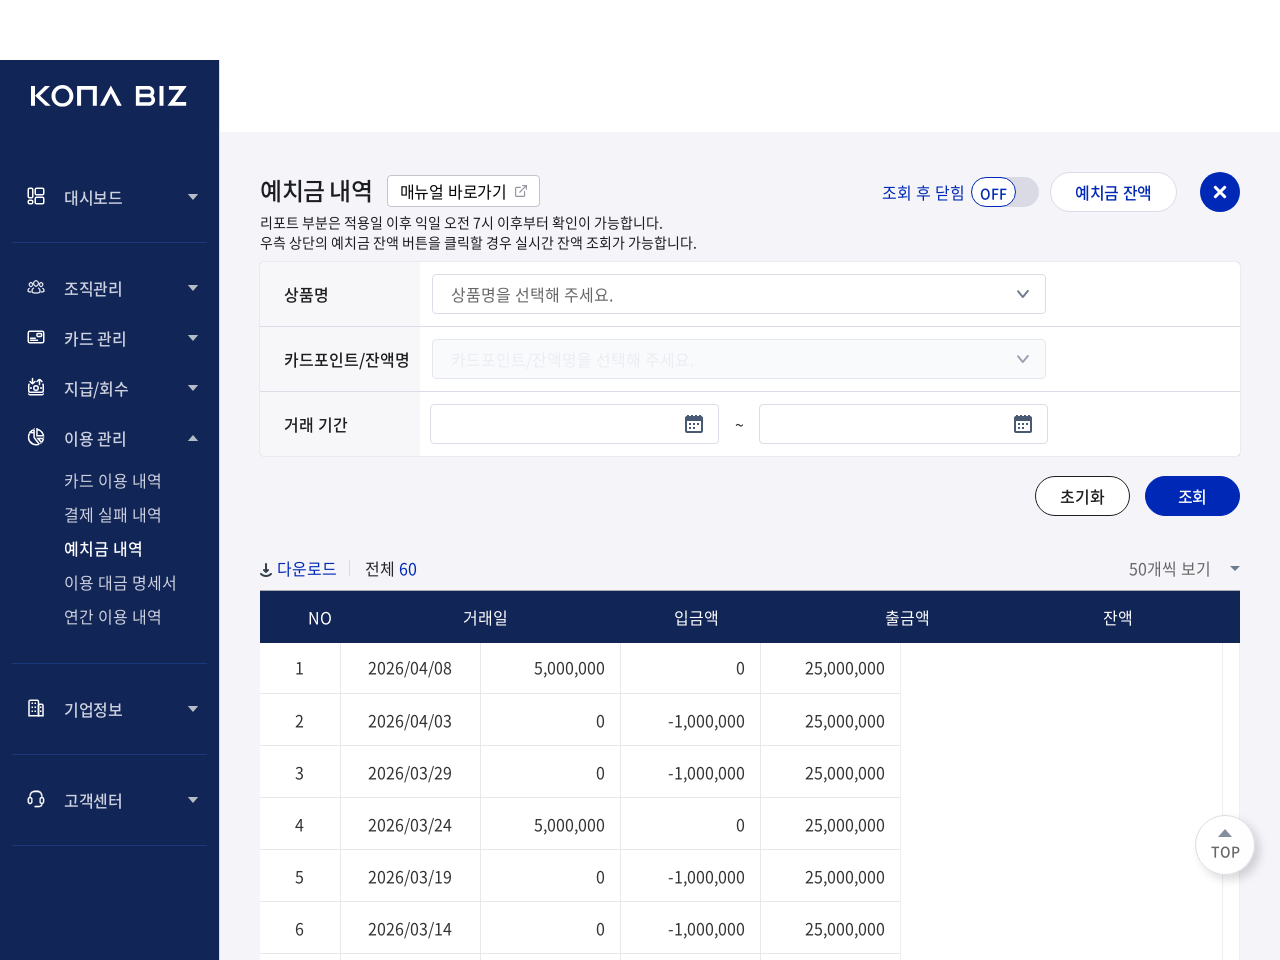
==== commit 2334be05: "fix: HND-20260408-011 CSS/JS 로드 순서 복원 및 toastui-editor 추가 - 원본 header.html 순서대로 CSS/JS 재정렬   CSS: tu" ====
--- a/pages/deposit.html
+++ b/pages/deposit.html
@@ -7,13 +7,18 @@
     <meta http-equiv="X-UA-Compatible" content="IE=edge">
     <link rel="stylesheet" type="text/css" href="../assets/lib/toast/tui-grid-4.21.3.css">
     <link rel="stylesheet" type="text/css" href="../assets/lib/toast/tui-pagination-3.4.1.css">
+    <link rel="stylesheet" type="text/css" href="../assets/lib/toast/toastui-editor-3.1.10.css">
+    <link rel="stylesheet" type="text/css" href="../assets/styles/css/jquery.auto-complete.css">
     <link rel="stylesheet" type="text/css" href="../assets/styles/css/front.css">
     <link rel="stylesheet" type="text/css" href="../assets/styles/css/kbc.css">
     <link rel="stylesheet" type="text/css" href="../assets/lib/loading/loading.css">
     <script type="text/javascript" src="../assets/lib/js/jquery-3.5.1.min.js"></script>
     <script type="text/javascript" src="../assets/lib/js/jquery-ui.min.js"></script>
+    <script type="text/javascript" src="../assets/lib/js/swiper.min.js"></script>
     <script type="text/javascript" src="../assets/lib/toast/tui-pagination-3.4.1.js"></script>
     <script type="text/javascript" src="../assets/lib/toast/tui-grid-4.21.3.js"></script>
+    <script type="text/javascript" src="../assets/lib/toast/toastui-editor-3.1.10.js"></script>
+    <script type="text/javascript" src="../assets/lib/js/jquery.auto-complete.js"></script>
     <script type="text/javascript" src="../assets/lib/js/jquery.sumoselect.min.js"></script>
     <script type="text/javascript" src="../assets/lib/loading/loading.js"></script>
     <script type="text/javascript" src="../assets/lib/js/front.js"></script>
